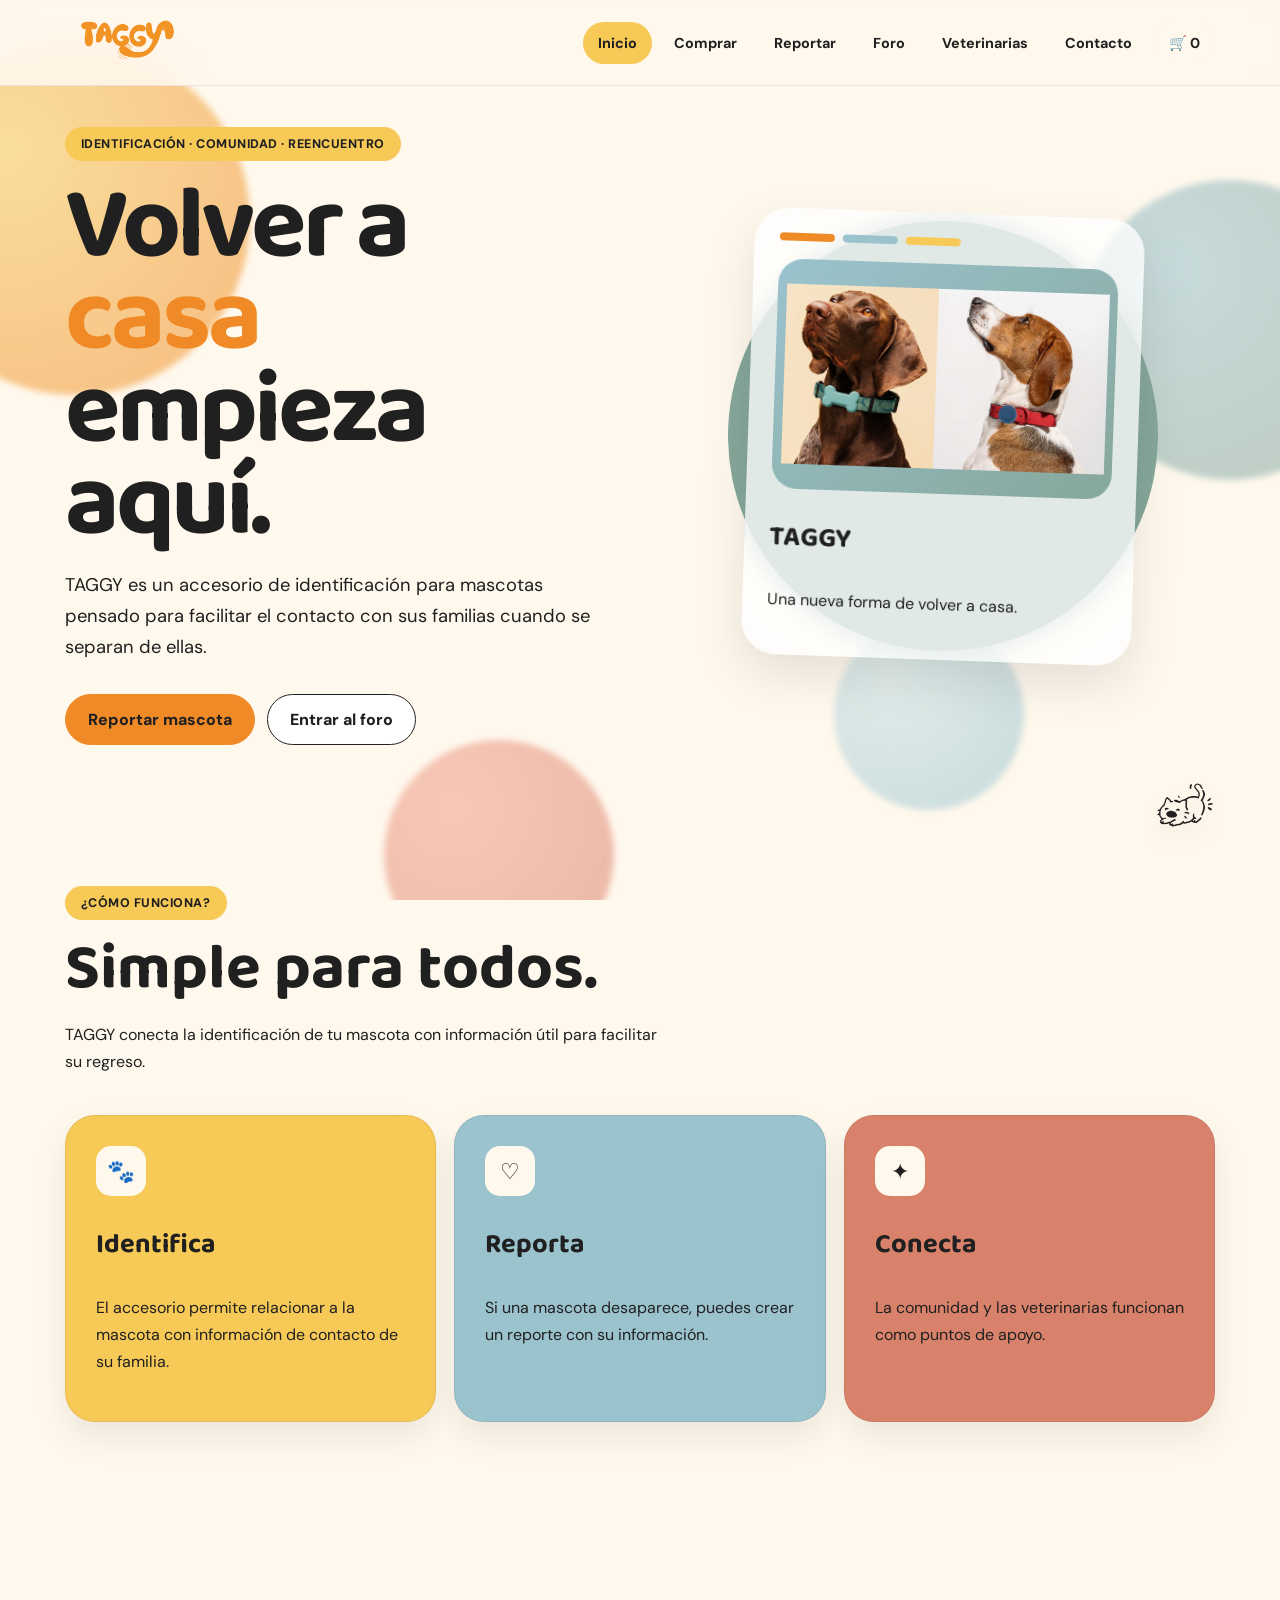
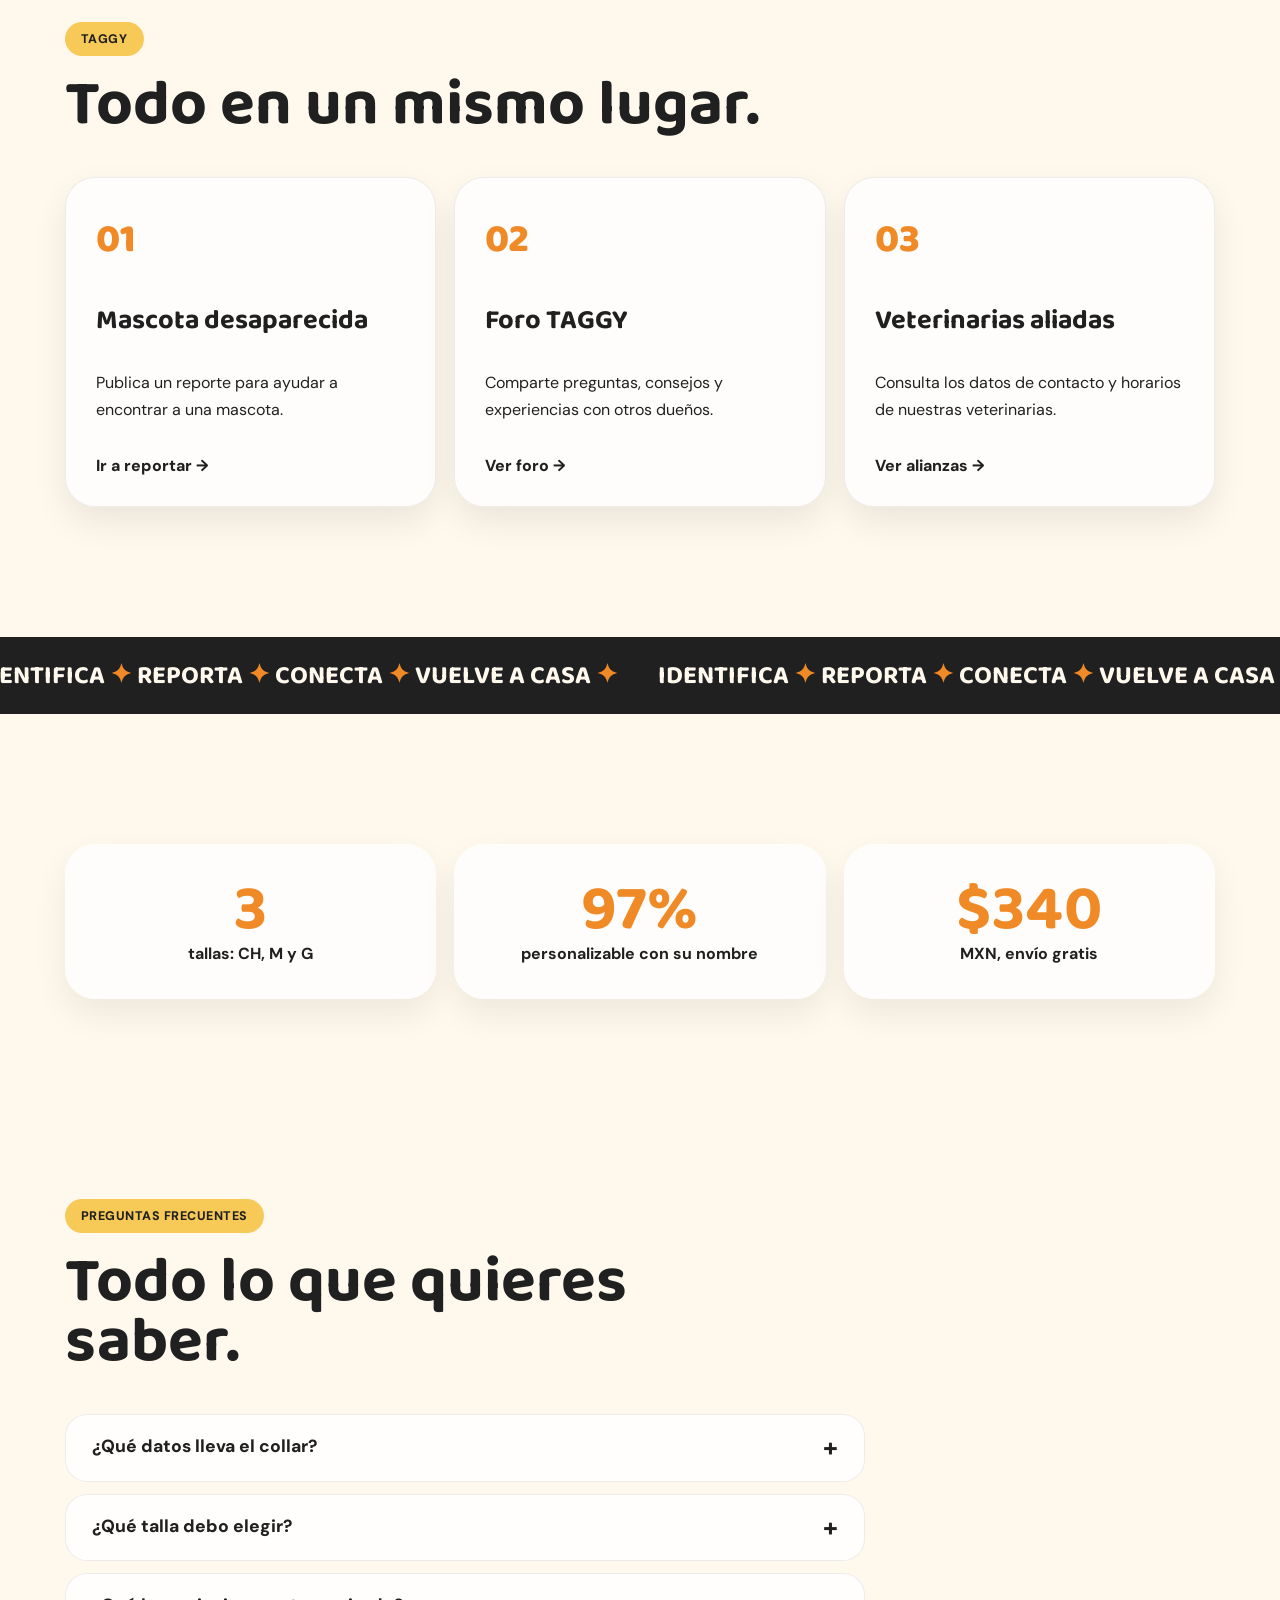
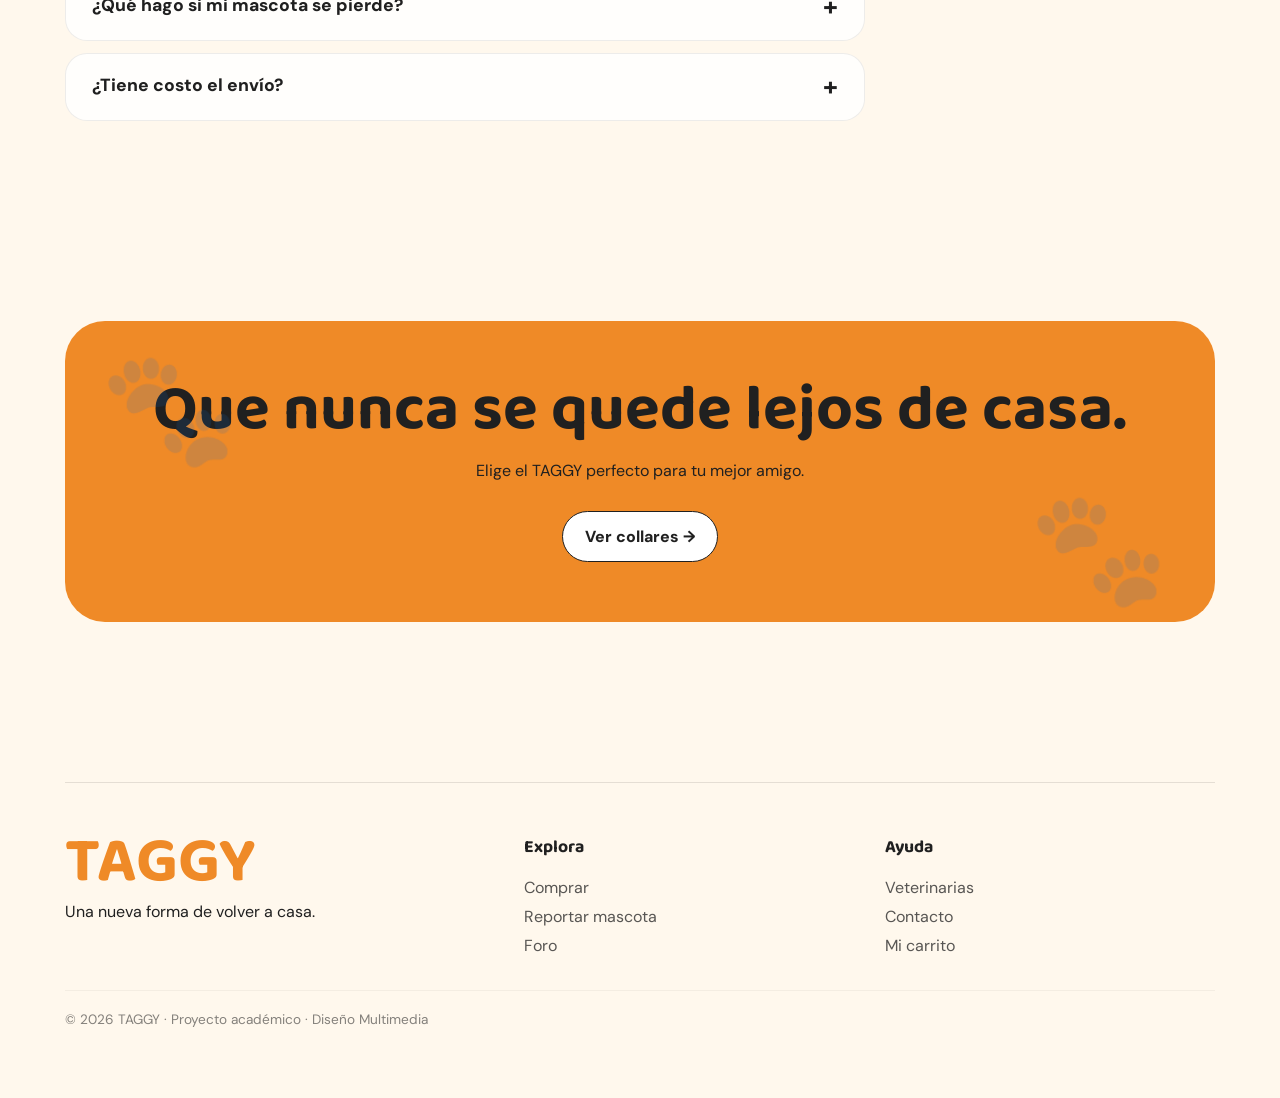
==== index.html @ a8201f5d "Add files via upload" ====
<!DOCTYPE html>
<html lang="es">

<head>
    <meta charset="UTF-8">
    <meta name="viewport" content="width=device-width, initial-scale=1.0">

    <title>TAGGY | Una nueva forma de volver a casa</title>
    <meta name="description" content="TAGGY: collares de identificación para mascotas, reportes de mascotas perdidas, foro y veterinarias aliadas.">
    <meta name="theme-color" content="#FFF8ED">
    <link rel="icon" href="taggy-logo.png">

    <link rel="stylesheet" href="styles.css">
</head>

<body>

    <div class="loader" aria-hidden="true"><img src="taggy-logo.png" alt=""></div>
    <div class="progress"></div>

    <!-- FONDO INTERACTIVO -->
    <div class="background">
        <div class="orb orb1"></div>
        <div class="orb orb2"></div>
        <div class="orb orb3"></div>
        <div class="orb orb4"></div>
    </div>


    <!-- MENÚ -->
    <header>

        <nav>

            <a href="index.html">
                <img src="taggy-logo.png" class="logo" alt="TAGGY">
            </a>

            <div class="menu">

                <a href="index.html" class="active">
                    Inicio
                </a>
                
                <a href="comprar.html">
                    Comprar
                </a>

                <a href="reportar.html">
                    Reportar
                </a>

                <a href="foro.html">
                    Foro
                </a>

                <a href="veterinarias.html">
                    Veterinarias
                </a>

                <a href="contacto.html">
                    Contacto
                </a>

                


            </div>

        </nav>

    </header>


    <!-- HERO -->

    <main>

        <section class="hero">

            <div class="hero-text">

                <span class="tag">
                    IDENTIFICACIÓN · COMUNIDAD · REENCUENTRO
                </span>

                <h1>
                    Volver a
                    <span>casa</span>
                    empieza aquí.
                </h1>

                <p>
                    TAGGY es un accesorio de identificación para mascotas
                    pensado para facilitar el contacto con sus familias
                    cuando se separan de ellas.
                </p>

                <div class="buttons">

                    <a href="reportar.html" class="button primary">
                        Reportar mascota
                    </a>

                    <a href="foro.html" class="button secondary">
                        Entrar al foro
                    </a>

                </div>

            </div>


            <!-- TARJETA DEL ANIMALITO -->

            <div class="hero-image">

                <div class="circle"></div>

                <div class="animal-card">

                    <div class="small-lines">

                        <span></span>
                        <span></span>
                        <span></span>

                    </div>

                    <div class="animal-box">

                        <img src="collar_perros.png"
                             alt="Animalito TAGGY">

                    </div>

                    <h3>
                        TAGGY
                    </h3>

                    <p>
                        Una nueva forma de volver a casa.
                    </p>

                </div>

            </div>

        </section>


        <!-- COMO FUNCIONA -->

        <section class="section">

            <div class="section-title">

                <span class="tag">
                    ¿CÓMO FUNCIONA?
                </span>

                <h2>
                    Simple para todos.
                </h2>

                <p>
                    TAGGY conecta la identificación de tu mascota
                    con información útil para facilitar su regreso.
                </p>

            </div>


            <div class="cards">

                <div class="card yellow">

                    <div class="icon">
                        🐾
                    </div>

                    <h3>
                        Identifica
                    </h3>

                    <p>
                        El accesorio permite relacionar a la mascota
                        con información de contacto de su familia.
                    </p>

                </div>


                <div class="card blue">

                    <div class="icon">
                        ♡
                    </div>

                    <h3>
                        Reporta
                    </h3>

                    <p>
                        Si una mascota desaparece, puedes crear
                        un reporte con su información.
                    </p>

                </div>


                <div class="card coral">

                    <div class="icon">
                        ✦
                    </div>

                    <h3>
                        Conecta
                    </h3>

                    <p>
                        La comunidad y las veterinarias funcionan
                        como puntos de apoyo.
                    </p>

                </div>

            </div>

        </section>


        <!-- SECCIONES -->

        <section class="section">

            <div class="section-title">

                <span class="tag">
                    TAGGY
                </span>

                <h2>
                    Todo en un mismo lugar.
                </h2>

            </div>


            <div class="cards">

                <a href="reportar.html" class="card">

                    <span class="number">
                        01
                    </span>

                    <h3>
                        Mascota desaparecida
                    </h3>

                    <p>
                        Publica un reporte para ayudar a encontrar
                        a una mascota.
                    </p>

                    <span class="card-link">
                        Ir a reportar →
                    </span>

                </a>


                <a href="foro.html" class="card">

                    <span class="number">
                        02
                    </span>

                    <h3>
                        Foro TAGGY
                    </h3>

                    <p>
                        Comparte preguntas, consejos y experiencias
                        con otros dueños.
                    </p>

                    <span class="card-link">
                        Ver foro →
                    </span>

                </a>


                <a href="veterinarias.html" class="card">

                    <span class="number">
                        03
                    </span>

                    <h3>
                        Veterinarias aliadas
                    </h3>

                    <p>
                        Consulta los datos de contacto y horarios
                        de nuestras veterinarias.
                    </p>

                    <span class="card-link">
                        Ver alianzas →
                    </span>

                </a>

            </div>

        </section>

    
        <div class="marquee"><div class="marquee-track"><span>IDENTIFICA <b>✦</b> REPORTA <b>✦</b> CONECTA <b>✦</b> VUELVE A CASA <b>✦</b></span><span>IDENTIFICA <b>✦</b> REPORTA <b>✦</b> CONECTA <b>✦</b> VUELVE A CASA <b>✦</b></span><span>IDENTIFICA <b>✦</b> REPORTA <b>✦</b> CONECTA <b>✦</b> VUELVE A CASA <b>✦</b></span><span>IDENTIFICA <b>✦</b> REPORTA <b>✦</b> CONECTA <b>✦</b> VUELVE A CASA <b>✦</b></span><span>IDENTIFICA <b>✦</b> REPORTA <b>✦</b> CONECTA <b>✦</b> VUELVE A CASA <b>✦</b></span><span>IDENTIFICA <b>✦</b> REPORTA <b>✦</b> CONECTA <b>✦</b> VUELVE A CASA <b>✦</b></span><span>IDENTIFICA <b>✦</b> REPORTA <b>✦</b> CONECTA <b>✦</b> VUELVE A CASA <b>✦</b></span><span>IDENTIFICA <b>✦</b> REPORTA <b>✦</b> CONECTA <b>✦</b> VUELVE A CASA <b>✦</b></span></div></div>

        <section class="section">
            <div class="stats">
                <div class="stat"><strong class="count" data-count="3">0</strong><span>tallas: CH, M y G</span></div>
                <div class="stat"><strong class="count" data-count="100" data-suffix="%">0</strong><span>personalizable con su nombre</span></div>
                <div class="stat"><strong class="count" data-count="349" data-prefix="$">0</strong><span>MXN, envío gratis</span></div>
            </div>
        </section>

        <section class="section">
            <div class="section-title">
                <span class="tag">PREGUNTAS FRECUENTES</span>
                <h2>Todo lo que quieres saber.</h2>
            </div>
            <div class="faq-list">
                <details><summary>¿Qué datos lleva el collar?</summary><p>El nombre de tu mascota y el teléfono que tú elijas, en el color de texto que prefieras.</p></details>
                <details><summary>¿Qué talla debo elegir?</summary><p>Tenemos CH (pequeño), M (mediano) y G (grande). Podrás elegirla al personalizar tu pedido.</p></details>
                <details><summary>¿Qué hago si mi mascota se pierde?</summary><p>Crea un reporte en la sección Reportar y compártelo con la comunidad y las veterinarias aliadas.</p></details>
                <details><summary>¿Tiene costo el envío?</summary><p>No, el envío de tu pedido es gratis.</p></details>
            </div>
        </section>

        <section class="section">
            <div class="cta-band">
                <h2>Que nunca se quede lejos de casa.</h2>
                <p>Elige el TAGGY perfecto para tu mejor amigo.</p>
                <a href="comprar.html" class="button secondary">Ver collares →</a>
            </div>
        </section>

    </main>


    <!-- ANIMALITO FLOTANTE -->

    <div class="floating-animal">

        <img src="gato.png"
             alt="Animalito TAGGY">

    </div>


    <!-- FOOTER -->

    <footer>
    <div>
        <h2>TAGGY</h2>
        <p>Una nueva forma de volver a casa.</p>
    </div>
    <div>
        <h4>Explora</h4>
        <a href="comprar.html">Comprar</a>
        <a href="reportar.html">Reportar mascota</a>
        <a href="foro.html">Foro</a>
    </div>
    <div>
        <h4>Ayuda</h4>
        <a href="veterinarias.html">Veterinarias</a>
        <a href="contacto.html">Contacto</a>
        <a href="carrito.html">Mi carrito</a>
    </div>
    <div class="footer-bottom">© 2026 TAGGY · Proyecto académico · Diseño Multimedia</div>
</footer>


    <script src="script.js"></script>

</body>

</html>
---- styles.css ----
@import url('https://fonts.googleapis.com/css2?family=Baloo+2:wght@500;600;700;800&family=DM+Sans:wght@400;500;600;700&display=swap');


/* =========================
   COLORES TAGGY
========================= */

:root {

    --cream: #FFF8ED;

    --orange: #EF8A27;

    --yellow: #F7C957;

    --sage: #86A79B;

    --blue: #9BC3CE;

    --coral: #D9826B;

    --black: #202020;

    --white: #FFFFFF;

}


/* =========================
   GENERAL
========================= */

* {

    box-sizing: border-box;

}


html {

    scroll-behavior: smooth;

}


body {

    margin: 0;

    background: var(--cream);

    color: var(--black);

    font-family: "DM Sans", sans-serif;

    overflow-x: hidden;

}


a {

    text-decoration: none;

    color: inherit;

}


h1,
h2,
h3 {

    font-family: "Baloo 2", sans-serif;

}


h1 {

    font-size: clamp(4rem, 8vw, 7rem);

    line-height: .9;

    letter-spacing: -4px;

    margin: 20px 0;

}


h2 {

    font-size: 4rem;

    line-height: .95;

}


h3 {

    font-size: 1.7rem;

}


p {

    line-height: 1.7;

}


/* =========================
   FONDO INTERACTIVO
========================= */

.background {

    position: fixed;

    inset: 0;

    z-index: -2;

    overflow: hidden;

    background: var(--cream);

}


.orb {

    position: absolute;

    border-radius: 50%;

    filter: blur(3px);

    opacity: .55;

    transition: transform .5s ease;

}


.orb1 {

    width: 350px;

    height: 350px;

    background:
        radial-gradient(circle at 30% 30%,
        #F7C957,
        #EF8A27);

    top: 5%;

    left: -100px;

}


.orb2 {

    width: 300px;

    height: 300px;

    background:
        radial-gradient(circle at 30% 30%,
        #9BC3CE,
        #86A79B);

    right: -100px;

    top: 20%;

}


.orb3 {

    width: 230px;

    height: 230px;

    background:
        radial-gradient(circle at 30% 30%,
        #F3A18C,
        #D9826B);

    bottom: -70px;

    left: 30%;

}


.orb4 {

    width: 190px;

    height: 190px;

    background:
        radial-gradient(circle at 30% 30%,
        #C9E3E8,
        #9BC3CE);

    right: 20%;

    bottom: 10%;

}


/* =========================
   HEADER
========================= */

header {

    position: sticky;

    top: 0;

    z-index: 20;

    background:
        rgba(255,248,237,.88);

    backdrop-filter: blur(15px);

    border-bottom:
        1px solid rgba(32,32,32,.08);

}


nav {

    width: min(1150px, 92%);

    min-height: 85px;

    margin: auto;

    display: flex;

    align-items: center;

    justify-content: space-between;

}


.logo {

    width: 125px;

    height: auto;

}


.menu {

    display: flex;

    gap: 7px;

}


.menu a {

    padding: 12px 15px;

    border-radius: 30px;

    font-size: .9rem;

    font-weight: 700;

    transition: .2s;

}


.menu a:hover,
.menu a.active {

    background: var(--yellow);

}


/* =========================
   HERO
========================= */

.hero {

    width: min(1150px, 92%);

    min-height: 700px;

    margin: auto;

    display: grid;

    grid-template-columns: 1fr 1fr;

    align-items: center;

    gap: 60px;

}


.hero-text {

    max-width: 650px;

}


.hero h1 span {

    color: var(--orange);

}


.hero-text p {

    font-size: 1.15rem;

    max-width: 600px;

}


.tag {

    display: inline-block;

    background: var(--yellow);

    padding: 9px 16px;

    border-radius: 30px;

    font-size: .78rem;

    font-weight: 800;

    letter-spacing: .04em;

}


.buttons {

    display: flex;

    gap: 12px;

    margin-top: 30px;

    flex-wrap: wrap;

}


.button {

    display: inline-flex;

    justify-content: center;

    align-items: center;

    padding: 14px 22px;

    border-radius: 30px;

    border: 1.5px solid var(--black);

    font-weight: 800;

    cursor: pointer;

    transition: .2s;

}


.button:hover {

    transform: translateY(-3px);

}


.primary {

    background: var(--orange);

    border-color: var(--orange);

}


.secondary {

    background: white;

}


/* =========================
   HERO ANIMAL
========================= */

.hero-image {

    position: relative;

    min-height: 500px;

    display: grid;

    place-items: center;

}


.circle {

    width: 430px;

    height: 430px;

    border-radius: 50%;

    background: var(--sage);

    position: absolute;

}


.animal-card {

    position: relative;

    width: 390px;

    padding: 25px;

    background:
        rgba(255,255,255,.75);

    backdrop-filter: blur(15px);

    border-radius: 35px;

    box-shadow:
        0 20px 50px rgba(0,0,0,.10);

    transform: rotate(2deg);

}


.small-lines {

    display: flex;

    gap: 8px;

    margin-bottom: 18px;

}


.small-lines span {

    width: 55px;

    height: 8px;

    border-radius: 20px;

    background: var(--orange);

}


.small-lines span:nth-child(2) {

    background: var(--blue);

}


.small-lines span:nth-child(3) {

    background: var(--yellow);

}


.animal-box {

    width: 100%;

    min-height: 230px;

    border-radius: 25px;

    background:
        linear-gradient(
            140deg,
            var(--blue),
            var(--sage)
        );

    display: flex;

    justify-content: center;

    align-items: center;

    overflow: hidden;

}


.animal-box img {

    max-width: 95%;

    max-height: 270px;

    object-fit: contain;

}


/* =========================
   SECCIONES
========================= */

.section {

    width: min(1150px, 92%);

    margin: auto;

    padding: 100px 0;

}


.section-title {

    max-width: 700px;

    margin-bottom: 40px;

}


.section-title h2 {

    margin: 20px 0;

}


.section-title p {

    max-width: 600px;

}


/* =========================
   CARDS
========================= */

.cards {

    display: grid;

    grid-template-columns:
        repeat(3, 1fr);

    gap: 18px;

}


.card {

    background:
        rgba(255,255,255,.75);

    padding: 30px;

    border-radius: 30px;

    box-shadow:
        0 15px 35px rgba(0,0,0,.08);

    border:
        1px solid rgba(0,0,0,.07);

    transition: .25s;

}


.card:hover {

    transform:
        translateY(-7px);

}


.card.yellow {

    background: var(--yellow);

}


.card.blue {

    background: var(--blue);

}


.card.coral {

    background: var(--coral);

}


.icon {

    width: 50px;

    height: 50px;

    display: grid;

    place-items: center;

    border-radius: 15px;

    background: var(--cream);

    font-size: 1.4rem;

    margin-bottom: 20px;

}


.number {

    font-family: "Baloo 2";

    font-size: 2.5rem;

    font-weight: 800;

    color: var(--orange);

}


.card-link {

    display: inline-block;

    margin-top: 15px;

    font-weight: 800;

}


/* =========================
   PÁGINAS INTERNAS
========================= */

.page-title {

    width: min(1150px, 92%);

    margin: auto;

    padding: 100px 0 50px;

}


.page-title h1 span {

    color: var(--orange);

}


.page-title p {

    max-width: 700px;

    font-size: 1.15rem;

}


/* =========================
   FORMULARIOS
========================= */

.form-section {

    width: min(1150px, 92%);

    margin: auto;

    display: grid;

    grid-template-columns:
        1.2fr .8fr;

    gap: 25px;

}


.form-card,
.side-card {

    background:
        rgba(255,255,255,.78);

    border-radius: 30px;

    padding: 30px;

    box-shadow:
        0 15px 40px rgba(0,0,0,.08);

}


form {

    margin-top: 25px;

}


label {

    display: block;

    font-weight: 700;

    margin:
        18px 0 8px;

}


input,
textarea,
select {

    width: 100%;

    padding: 14px;

    border-radius: 15px;

    border:
        1.5px solid rgba(32,32,32,.15);

    background: var(--cream);

    font-family: inherit;

    outline: none;

}


textarea {

    min-height: 140px;

    resize: vertical;

}


input:focus,
textarea:focus,
select:focus {

    border-color: var(--orange);

}


.notice {

    background: var(--yellow);

    padding: 17px;

    border-radius: 18px;

    line-height: 1.5;

}


.side-card h3 {

    margin-top: 25px;

}


/* =========================
   REPORTES Y FORO
========================= */

#reportList,
#forumList {

    display: grid;

    gap: 15px;

}


.report,
.forum-post {

    background:
        rgba(255,255,255,.8);

    border-radius: 25px;

    padding: 25px;

    border:
        1px solid rgba(0,0,0,.08);

}


.report h3,
.forum-post h3 {

    margin-bottom: 5px;

}


.empty {

    padding: 35px;

    text-align: center;

    border:
        1.5px dashed rgba(0,0,0,.2);

    border-radius: 20px;

}


/* =========================
   VETERINARIAS
========================= */

.vet-grid {

    display: grid;

    grid-template-columns:
        repeat(2,1fr);

    gap: 20px;

}


.vet-card {

    background:
        rgba(255,255,255,.8);

    padding: 28px;

    border-radius: 28px;

    box-shadow:
        0 15px 35px rgba(0,0,0,.07);

}


.hours {

    background: var(--cream);

    padding: 16px;

    border-radius: 18px;

    line-height: 1.7;

    margin-top: 20px;

}


.add-card {

    border:
        2px dashed var(--blue);

}


/* =========================
   ALIANZA
========================= */

.alliance-box {

    background: var(--yellow);

    border-radius: 35px;

    padding: 40px;

    display: flex;

    justify-content: space-between;

    align-items: center;

    gap: 30px;

}


.alliance-box h2 {

    max-width: 600px;

}


/* =========================
   CONTACTO
========================= */

.contact-section {

    width: min(1150px, 92%);

    margin: auto;

    display: grid;

    grid-template-columns:
        .9fr 1.1fr;

    gap: 25px;

}


.contact-info {

    background:
        rgba(255,255,255,.7);

    padding: 30px;

    border-radius: 30px;

}


.contact-info h2 {

    font-size: 3.2rem;

}


.contact-item {

    display: flex;

    gap: 15px;

    align-items: center;

    border-bottom:
        1px solid rgba(0,0,0,.08);

    padding: 15px 0;

}


.contact-item p {

    margin: 5px 0;

}


/* =========================
   ANIMALITO FLOTANTE
========================= */

.floating-animal {

    position: fixed;

    right: 25px;

    bottom: 20px;

    width: 140px;

    z-index: 10;

    pointer-events: none;

    animation: floating 4s ease-in-out infinite;

}


.floating-animal img {

    width: 100%;

    height: 140px;

    object-fit: contain;

    filter:
        drop-shadow(
            0 10px 10px rgba(0,0,0,.10)
        );

}


@keyframes floating {

    0% {

        transform:
            translateY(0)
            rotate(0deg);

    }

    50% {

        transform:
            translateY(-12px)
            rotate(2deg);

    }

    100% {

        transform:
            translateY(0)
            rotate(0deg);

    }

}


/* =========================
   FOOTER
========================= */

footer {

    width: min(1150px,92%);

    margin: 60px auto 0;

    padding: 50px 0 70px;

    border-top:
        1px solid rgba(0,0,0,.1);

}


footer h2 {

    color: var(--orange);

    margin: 0;

}


footer p {

    margin-top: 5px;

}


footer span {

    opacity: .55;

    font-size: .85rem;

}


/* =========================
   RESPONSIVE
========================= */

@media(max-width: 850px) {


    .menu {

        gap: 2px;

    }


    .menu a {

        padding:
            9px 8px;

        font-size:
            .78rem;

    }


    .hero {

        grid-template-columns: 1fr;

        padding-top: 60px;

    }


    .hero-image {

        min-height: 400px;

    }


    .cards {

        grid-template-columns: 1fr;

    }


    .form-section {

        grid-template-columns: 1fr;

    }


    .vet-grid {

        grid-template-columns: 1fr;

    }


    .contact-section {

        grid-template-columns: 1fr;

    }


    .alliance-box {

        flex-direction: column;

        align-items: flex-start;

    }

}


@media(max-width: 550px) {


    nav {

        min-height: 70px;

    }


    .logo {

        width: 100px;

    }


    .menu a {

        font-size: .68rem;

        padding: 8px 6px;

    }


    h1 {

        font-size: 4rem;

    }


    h2 {

        font-size: 3rem;

    }


    .animal-card {

        width: 90%;

    }


    .circle {

        width: 330px;

        height: 330px;

    }


    .floating-animal {

        width: 100px;

        right: 5px;

    }


    .floating-animal img {

        height: 100px;

    }

}
/* ========================================
   TIENDA TAGGY
======================================== */

.shop-section {
    width: min(1150px, 92%);
    margin: auto;
    padding: 20px 0 80px;
}

.product-grid {
    display: grid;
    grid-template-columns: repeat(3, 1fr);
    gap: 25px;
}

.product-card {
    background: rgba(255,255,255,.8);
    border-radius: 30px;
    padding: 20px;
    box-shadow: 0 15px 40px rgba(0,0,0,.08);
    border: 1px solid rgba(0,0,0,.06);
    transition: .25s;
}

.product-card:hover {
    transform: translateY(-8px);
}

.product-image {
    width: 100%;
    height: 300px;
    border-radius: 23px;
    overflow: hidden;
    background: var(--blue);
    margin-bottom: 22px;
}

.product-image img {
    width: 100%;
    height: 100%;
    object-fit: cover;
}

.product-card h3 {
    margin: 17px 0 8px;
}

.product-card p {
    opacity: .75;
}

.product-bottom {
    display: flex;
    flex-direction: column;
    gap: 18px;
    margin-top: 25px;
}

.price {
    font-family: "Baloo 2", sans-serif;
    font-size: 1.8rem;
    color: var(--orange);
}

.add-cart {
    width: 100%;
}

.cart-menu {
    background: var(--cream);
}

.shop-info {
    background: var(--yellow);
    padding: 45px;
    border-radius: 35px;

    display: flex;
    justify-content: space-between;
    align-items: center;
    gap: 40px;
}

.shop-info h2 {
    margin: 20px 0 10px;
    max-width: 650px;
}


/* ========================================
   CARRITO
======================================== */

.cart-layout {
    width: min(1150px, 92%);
    margin: auto;

    display: grid;
    grid-template-columns: 1.4fr .6fr;
    gap: 30px;

    padding-bottom: 80px;
}

.cart-items {
    display: grid;
    gap: 15px;
}

.cart-item {
    background: rgba(255,255,255,.82);
    border-radius: 25px;
    padding: 18px;

    display: grid;
    grid-template-columns: 120px 1fr auto;
    align-items: center;
    gap: 20px;

    box-shadow: 0 10px 30px rgba(0,0,0,.06);
}

.cart-item-image {
    width: 120px;
    height: 120px;
    border-radius: 20px;
    object-fit: cover;
    background: var(--blue);
}

.cart-item-info h3 {
    margin: 0 0 5px;
}

.cart-item-info p {
    margin: 0;
    opacity: .65;
}

.cart-actions {
    display: flex;
    align-items: center;
    gap: 8px;
    margin-top: 12px;
}

.quantity-button {
    width: 35px;
    height: 35px;
    border-radius: 50%;

    border: none;
    background: var(--yellow);

    cursor: pointer;
    font-weight: 800;
    font-size: 1rem;
}

.remove-item {
    border: none;
    background: transparent;
    cursor: pointer;
    color: var(--coral);
    font-weight: 700;
    margin-left: 10px;
}

.cart-item-price {
    font-family: "Baloo 2", sans-serif;
    font-size: 1.4rem;
    font-weight: 800;
}

.cart-summary {
    background: rgba(255,255,255,.85);
    border-radius: 30px;
    padding: 28px;
    height: fit-content;
    position: sticky;
    top: 110px;

    box-shadow: 0 15px 40px rgba(0,0,0,.08);
}

.cart-summary h3 {
    font-size: 2rem;
}

.summary-line {
    display: flex;
    justify-content: space-between;
    padding: 14px 0;

    border-bottom: 1px solid rgba(0,0,0,.08);
}

.summary-total {
    display: flex;
    justify-content: space-between;

    margin-top: 15px;
    padding-top: 15px;

    font-size: 1.3rem;
}

.summary-total strong {
    color: var(--orange);
    font-size: 1.5rem;
}

.checkout-button {
    width: 100%;
    margin-top: 25px;
}

.continue-shopping {
    display: inline-block;
    margin-top: 25px;
    font-weight: 800;
}

.empty-cart {
    background: rgba(255,255,255,.8);
    padding: 50px 30px;
    text-align: center;
    border-radius: 30px;
}

.empty-cart h3 {
    font-size: 2rem;
}


/* ========================================
   CHECKOUT
======================================== */

.checkout-title {
    max-width: 700px;
    margin-bottom: 40px;
}

.checkout-title h2 {
    margin: 20px 0;
}

.checkout-grid {
    display: grid;
    grid-template-columns: repeat(3, 1fr);
    gap: 20px;
}

.checkout-card {
    background: rgba(255,255,255,.82);
    border-radius: 30px;
    padding: 28px;

    box-shadow: 0 15px 40px rgba(0,0,0,.07);
}

.checkout-card h3 {
    margin: 20px 0;
}

.order-confirmation {
    background: var(--yellow);

    margin-top: 25px;
    padding: 35px;

    border-radius: 30px;

    display: flex;
    justify-content: space-between;
    align-items: center;
    gap: 30px;
}

.order-confirmation h3 {
    margin: 15px 0 5px;
    font-size: 2rem;
}

.purchase-success {
    display: none;

    background: rgba(255,255,255,.9);

    max-width: 700px;
    margin: 60px auto;
    padding: 50px;

    text-align: center;
    border-radius: 35px;

    box-shadow: 0 20px 50px rgba(0,0,0,.1);
}

.purchase-success.show {
    display: block;
}

.success-icon {
    width: 80px;
    height: 80px;

    margin: 0 auto 25px;

    display: grid;
    place-items: center;

    border-radius: 50%;
    background: var(--sage);

    color: white;
    font-size: 2.5rem;
    font-weight: 800;
}

.purchase-success h2 {
    margin: 20px 0 10px;
}


/* ========================================
   RESPONSIVE TIENDA
======================================== */

@media(max-width: 900px) {

    .product-grid {
        grid-template-columns: 1fr;
    }

    .cart-layout {
        grid-template-columns: 1fr;
    }

    .cart-summary {
        position: static;
    }

    .checkout-grid {
        grid-template-columns: 1fr;
    }

    .shop-info {
        flex-direction: column;
        align-items: flex-start;
    }

}


@media(max-width: 600px) {

    .cart-item {
        grid-template-columns: 90px 1fr;
    }

    .cart-item-image {
        width: 90px;
        height: 90px;
    }

    .cart-item-price {
        grid-column: 2;
    }

    .order-confirmation {
        flex-direction: column;
        align-items: flex-start;
    }

}

/* ==========================================================
   TAGGY · VERSIÓN PRO (animaciones y detalles de sitio real)
========================================================== */
::selection{background:var(--orange);color:#fff}
.loader{position:fixed;inset:0;z-index:999;background:var(--cream);display:grid;place-items:center;animation:loaderOut .6s ease 1s forwards;pointer-events:none}
.loader img{width:190px;animation:loaderPop 1s ease both}
@keyframes loaderPop{0%{transform:scale(.6) rotate(-6deg);opacity:0}60%{transform:scale(1.08) rotate(2deg);opacity:1}100%{transform:scale(1) rotate(0)}}
@keyframes loaderOut{to{opacity:0;visibility:hidden}}
.progress{position:fixed;top:0;left:0;height:4px;width:0;background:linear-gradient(90deg,var(--yellow),var(--orange),var(--coral));z-index:100}
header{transition:box-shadow .3s,background .3s}
header.scrolled{box-shadow:0 10px 30px rgba(0,0,0,.08)}
header.scrolled nav{min-height:68px}
nav{transition:min-height .3s}
.menu a{position:relative}
.menu a:hover{transform:translateY(-2px)}
.menu-toggle{display:none;width:46px;height:46px;border:0;border-radius:50%;background:var(--yellow);cursor:pointer;flex-direction:column;gap:5px;align-items:center;justify-content:center}
.menu-toggle span{width:20px;height:2.5px;background:var(--black);border-radius:3px;transition:.3s}
.menu-toggle.open span:nth-child(1){transform:translateY(7.5px) rotate(45deg)}
.menu-toggle.open span:nth-child(2){opacity:0}
.menu-toggle.open span:nth-child(3){transform:translateY(-7.5px) rotate(-45deg)}

/* entrada del hero */
.hero-text>*{opacity:0;animation:rise .9s cubic-bezier(.2,.7,.2,1) forwards}
.hero-text>*:nth-child(1){animation-delay:1.1s}.hero-text>*:nth-child(2){animation-delay:1.2s}
.hero-text>*:nth-child(3){animation-delay:1.3s}.hero-text>*:nth-child(4){animation-delay:1.4s}
.hero-image{opacity:0;animation:rise 1s cubic-bezier(.2,.7,.2,1) 1.3s forwards}
.hero h1 span{display:inline-block;animation:wiggle 3s ease-in-out 2.4s infinite}
.circle{animation:pulse 6s ease-in-out infinite}
.animal-card{animation:bob 5s ease-in-out infinite}
@keyframes rise{from{opacity:0;transform:translateY(40px)}to{opacity:1;transform:none}}
@keyframes wiggle{0%,100%{transform:rotate(0)}10%{transform:rotate(-4deg) scale(1.05)}20%{transform:rotate(3deg)}30%{transform:rotate(0)}}
@keyframes pulse{0%,100%{transform:scale(1)}50%{transform:scale(1.07)}}
@keyframes bob{0%,100%{transform:rotate(2deg) translateY(0)}50%{transform:rotate(-1deg) translateY(-14px)}}
@keyframes pop{from{opacity:0;transform:scale(.92) translateY(14px)}to{opacity:1;transform:none}}
.orb1{animation:drift 14s ease-in-out infinite}.orb2{animation:drift 18s ease-in-out infinite reverse}
.orb3{animation:drift 16s ease-in-out infinite}.orb4{animation:drift 20s ease-in-out infinite reverse}
@keyframes drift{0%,100%{margin:0}50%{margin:30px -25px}}

/* aparecer al hacer scroll */
.reveal{opacity:0;transform:translateY(36px);transition:opacity .8s cubic-bezier(.2,.7,.2,1),transform .8s cubic-bezier(.2,.7,.2,1);transition-delay:var(--d,0s)}
.reveal.in{opacity:1;transform:none}
.report,.forum-post{animation:pop .5s ease both}

/* botones con brillo */
.button{position:relative;overflow:hidden}
.button::after{content:"";position:absolute;top:0;left:-80%;width:50%;height:100%;background:linear-gradient(120deg,transparent,rgba(255,255,255,.55),transparent);transform:skewX(-20deg);transition:left .6s}
.button:hover::after{left:130%}
.button:active{transform:scale(.96)}
.product-image img,.animal-box img{transition:transform .6s ease}
.product-card:hover .product-image img,.animal-box:hover img{transform:scale(1.08)}
input:focus,textarea:focus,select:focus{box-shadow:0 0 0 4px rgba(239,138,39,.18)}

/* franja que se mueve */
.marquee{overflow:hidden;background:var(--black);color:var(--cream);padding:18px 0;transform:rotate(-1.2deg);margin:30px -2%}
.marquee-track{display:flex;gap:40px;width:max-content;animation:scroll 28s linear infinite;font-family:"Baloo 2",sans-serif;font-size:1.6rem;font-weight:700;white-space:nowrap}
.marquee-track b{color:var(--orange)}
@keyframes scroll{to{transform:translateX(-50%)}}

/* números */
.stats{display:grid;grid-template-columns:repeat(3,1fr);gap:18px;text-align:center}
.stat{background:rgba(255,255,255,.75);border-radius:30px;padding:35px 20px;box-shadow:0 15px 35px rgba(0,0,0,.07)}
.stat strong{display:block;font-family:"Baloo 2",sans-serif;font-size:4rem;line-height:1;color:var(--orange)}
.stat span{font-weight:700}

/* preguntas frecuentes */
.faq-list{display:grid;gap:12px;max-width:800px}
.faq-list details{background:rgba(255,255,255,.8);border-radius:22px;padding:20px 26px;border:1px solid rgba(0,0,0,.07);transition:.3s}
.faq-list details[open]{background:var(--yellow)}
.faq-list summary{cursor:pointer;font-weight:800;font-size:1.1rem;list-style:none;display:flex;justify-content:space-between;gap:15px}
.faq-list summary::-webkit-details-marker{display:none}
.faq-list summary::after{content:"+";font-size:1.6rem;line-height:1;transition:transform .3s}
.faq-list details[open] summary::after{transform:rotate(45deg)}
.faq-list p{margin:12px 0 0}

/* banda final */
.cta-band{background:var(--orange);border-radius:40px;padding:60px 40px;text-align:center;position:relative;overflow:hidden}
.cta-band h2{margin:0 0 15px}
.cta-band .button.secondary{margin-top:10px}
.cta-band::before,.cta-band::after{content:"🐾";position:absolute;font-size:7rem;opacity:.15;animation:wiggle 5s infinite}
.cta-band::before{left:3%;top:5%}.cta-band::after{right:4%;bottom:0}

/* footer completo */
footer{display:grid;grid-template-columns:1.3fr 1fr 1fr;gap:30px}
footer h4{font-family:"Baloo 2",sans-serif;font-size:1.1rem;margin:0 0 12px}
footer a{display:block;padding:4px 0;opacity:.75;transition:.2s}
footer a:hover{opacity:1;color:var(--orange);transform:translateX(4px)}
.footer-bottom{grid-column:1/-1;opacity:.55;font-size:.85rem;border-top:1px solid rgba(0,0,0,.08);padding-top:20px}

/* avisos y huellitas */
.toast{position:fixed;left:50%;bottom:30px;transform:translate(-50%,120px);background:var(--black);color:#fff;padding:16px 26px;border-radius:30px;font-weight:700;z-index:200;transition:transform .5s cubic-bezier(.2,1.4,.4,1);max-width:90%;text-align:center}
.toast.show{transform:translate(-50%,0)}
.paw{position:fixed;pointer-events:none;z-index:150;font-size:1.6rem;animation:pawUp 1s ease-out forwards}
@keyframes pawUp{to{transform:translateY(-90px) rotate(var(--r));opacity:0}}

@media(max-width:850px){
  .menu-toggle{display:flex}
  .menu{position:absolute;top:100%;left:4%;right:4%;flex-direction:column;gap:4px;background:var(--cream);padding:14px;border-radius:25px;box-shadow:0 20px 40px rgba(0,0,0,.15);opacity:0;visibility:hidden;transform:translateY(-12px);transition:.3s}
  .menu.open{opacity:1;visibility:visible;transform:none}
  .menu a{font-size:1rem!important;padding:14px 18px!important}
  nav{position:relative}
  .stats{grid-template-columns:1fr}
  footer{grid-template-columns:1fr}
  h2{font-size:3rem}
}
@media(prefers-reduced-motion:reduce){*,*::before,*::after{animation-duration:.01ms!important;animation-iteration-count:1!important;transition-duration:.01ms!important}.reveal{opacity:1;transform:none}}
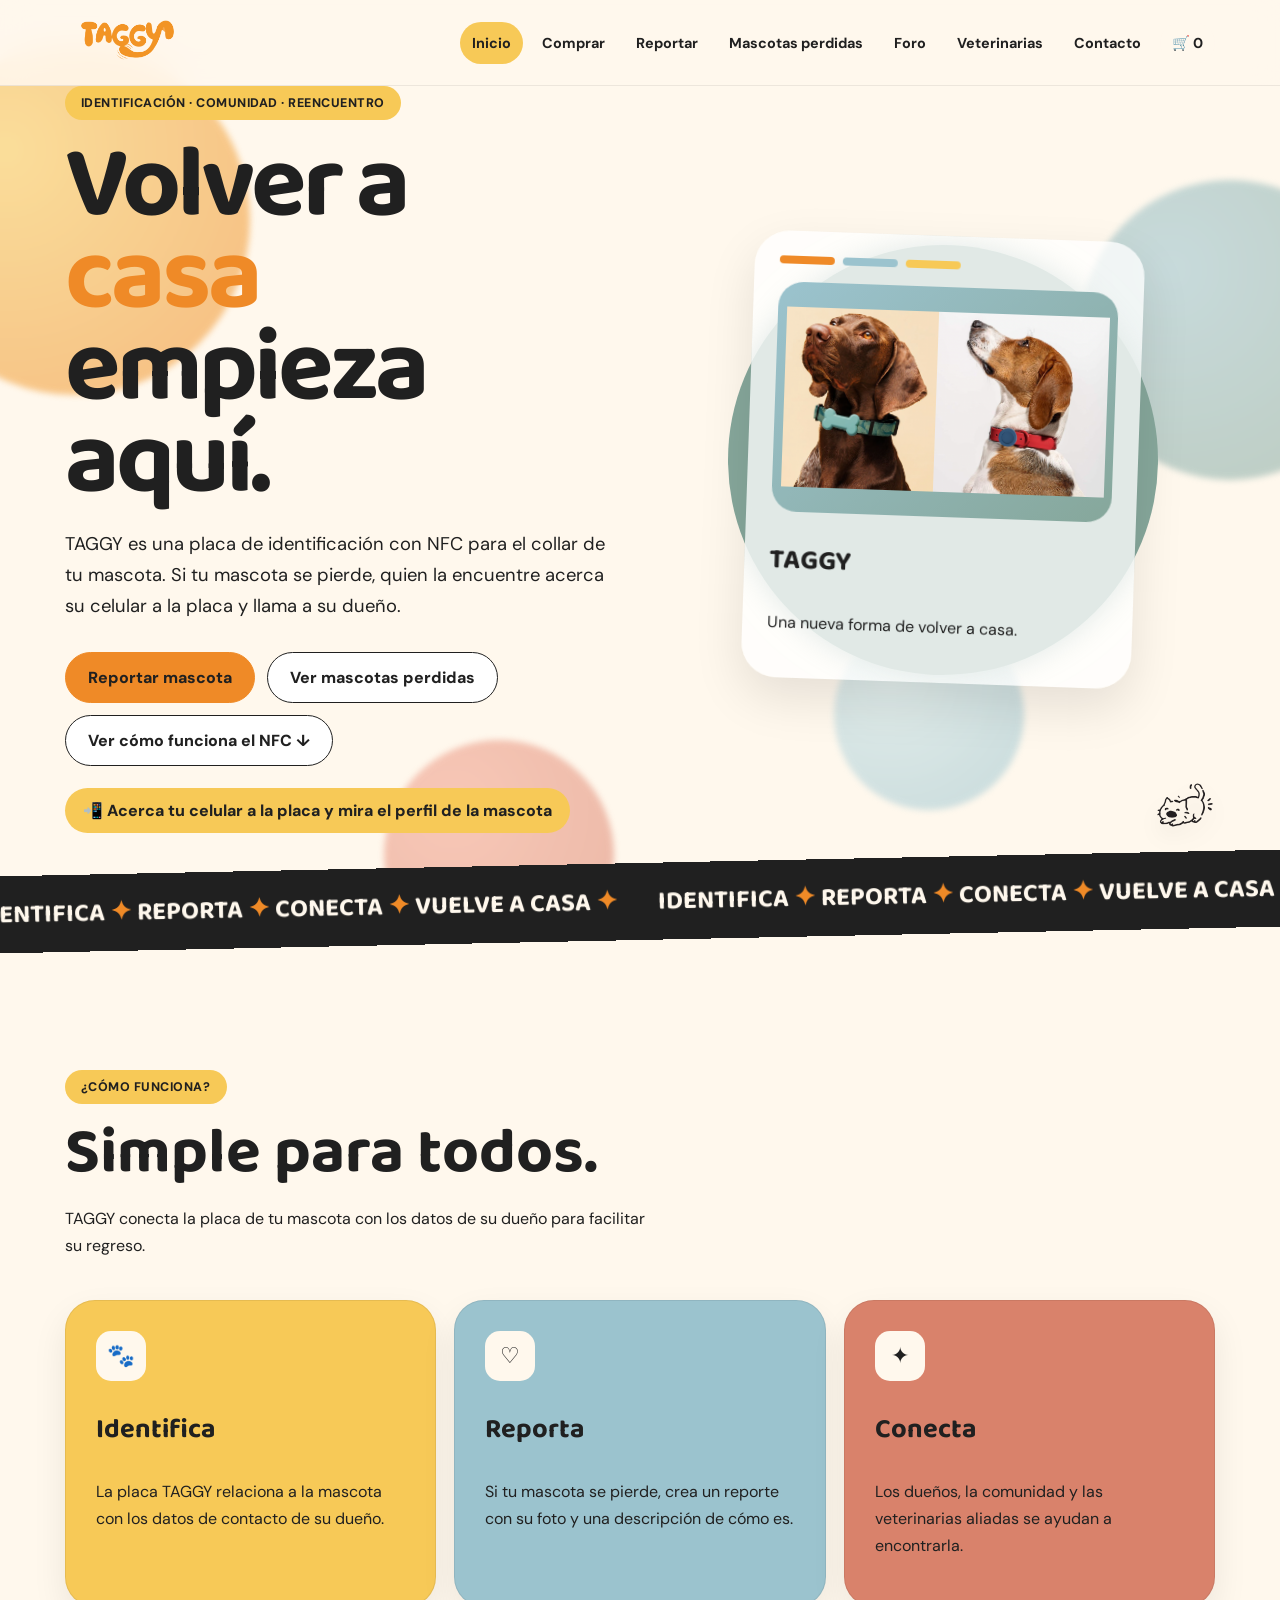
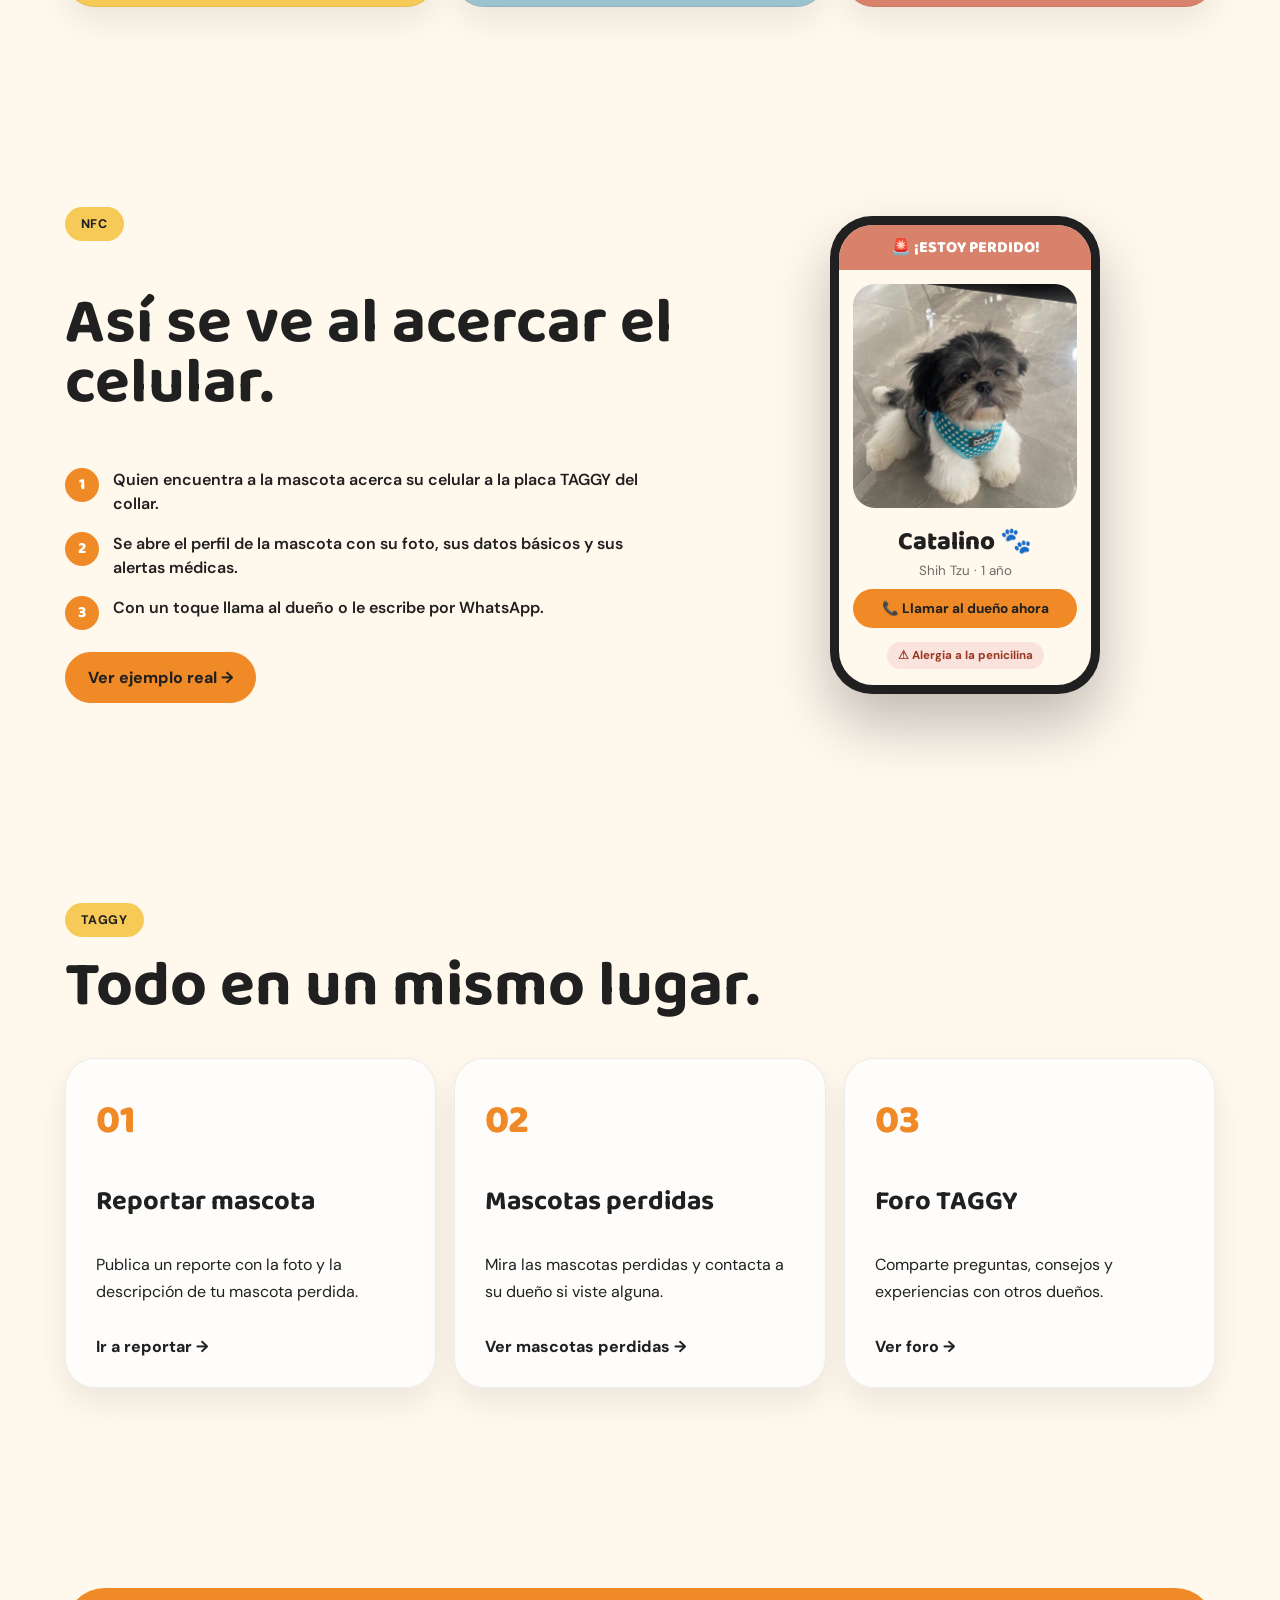
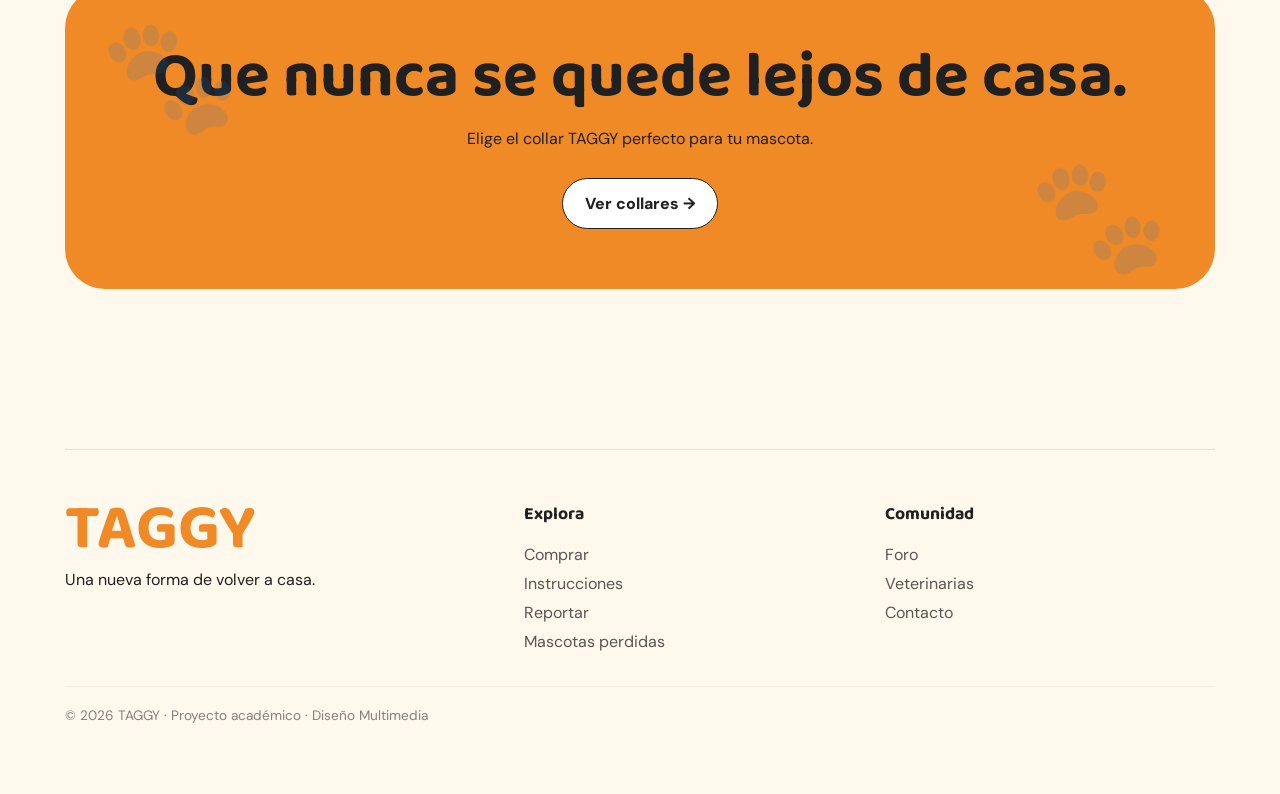
==== commit 697c1744: "Add files via upload" ====
--- a/index.html
+++ b/index.html
@@ -1,394 +1,108 @@
 <!DOCTYPE html>
 <html lang="es">
-
 <head>
     <meta charset="UTF-8">
     <meta name="viewport" content="width=device-width, initial-scale=1.0">
-
     <title>TAGGY | Una nueva forma de volver a casa</title>
-    <meta name="description" content="TAGGY: collares de identificación para mascotas, reportes de mascotas perdidas, foro y veterinarias aliadas.">
+    <meta name="description" content="TAGGY: placa de identificación con NFC para el collar de tu mascota, reportes de mascotas perdidas, foro y veterinarias aliadas.">
     <meta name="theme-color" content="#FFF8ED">
     <link rel="icon" href="taggy-logo.png">
-
     <link rel="stylesheet" href="styles.css">
 </head>
-
 <body>
-
-    <div class="loader" aria-hidden="true"><img src="taggy-logo.png" alt=""></div>
+    <div class="loader" aria-hidden="true"><div><img src="taggy-logo.png" alt=""><p>📲 Acerca tu celular a la placa</p></div></div>
     <div class="progress"></div>
-
-    <!-- FONDO INTERACTIVO -->
-    <div class="background">
-        <div class="orb orb1"></div>
-        <div class="orb orb2"></div>
-        <div class="orb orb3"></div>
-        <div class="orb orb4"></div>
-    </div>
-
-
-    <!-- MENÚ -->
-    <header>
-
-        <nav>
-
-            <a href="index.html">
-                <img src="taggy-logo.png" class="logo" alt="TAGGY">
-            </a>
-
-            <div class="menu">
-
-                <a href="index.html" class="active">
-                    Inicio
-                </a>
-                
-                <a href="comprar.html">
-                    Comprar
-                </a>
-
-                <a href="reportar.html">
-                    Reportar
-                </a>
-
-                <a href="foro.html">
-                    Foro
-                </a>
-
-                <a href="veterinarias.html">
-                    Veterinarias
-                </a>
-
-                <a href="contacto.html">
-                    Contacto
-                </a>
-
-                
-
-
-            </div>
-
-        </nav>
-
-    </header>
-
-
-    <!-- HERO -->
-
+    <div class="background"><div class="orb orb1"></div><div class="orb orb2"></div><div class="orb orb3"></div><div class="orb orb4"></div></div>
+    <header><nav>
+        <a href="index.html"><img src="taggy-logo.png" class="logo" alt="TAGGY"></a>
+        <div class="menu"><a href="index.html" class="active">Inicio</a><a href="comprar.html">Comprar</a><a href="reportar.html">Reportar</a><a href="perdidas.html">Mascotas perdidas</a><a href="foro.html">Foro</a><a href="veterinarias.html">Veterinarias</a><a href="contacto.html">Contacto</a><a href="carrito.html" class="cart-menu">🛒 <span id="cartCount">0</span></a></div>
+    </nav></header>
     <main>
 
         <section class="hero">
-
             <div class="hero-text">
-
-                <span class="tag">
-                    IDENTIFICACIÓN · COMUNIDAD · REENCUENTRO
-                </span>
-
-                <h1>
-                    Volver a
-                    <span>casa</span>
-                    empieza aquí.
-                </h1>
-
-                <p>
-                    TAGGY es un accesorio de identificación para mascotas
-                    pensado para facilitar el contacto con sus familias
-                    cuando se separan de ellas.
-                </p>
-
+                <span class="tag">IDENTIFICACIÓN · COMUNIDAD · REENCUENTRO</span>
+                <h1>Volver a <span>casa</span> empieza aquí.</h1>
+                <p>TAGGY es una placa de identificación con NFC para el collar de tu mascota. Si tu mascota se pierde, quien la encuentre acerca su celular a la placa y llama a su dueño.</p>
                 <div class="buttons">
-
-                    <a href="reportar.html" class="button primary">
-                        Reportar mascota
-                    </a>
-
-                    <a href="foro.html" class="button secondary">
-                        Entrar al foro
-                    </a>
-
+                    <a href="reportar.html" class="button primary">Reportar mascota</a>
+                    <a href="perdidas.html" class="button secondary">Ver mascotas perdidas</a>
+                    <a href="#nfc" class="button secondary">Ver cómo funciona el NFC ↓</a>
                 </div>
-
+                <div class="nfc-hint">📲 Acerca tu celular a la placa y mira el perfil de la mascota</div>
             </div>
-
-
-            <!-- TARJETA DEL ANIMALITO -->
-
             <div class="hero-image">
-
                 <div class="circle"></div>
-
                 <div class="animal-card">
-
-                    <div class="small-lines">
-
-                        <span></span>
-                        <span></span>
-                        <span></span>
-
-                    </div>
-
-                    <div class="animal-box">
-
-                        <img src="collar_perros.png"
-                             alt="Animalito TAGGY">
-
-                    </div>
-
-                    <h3>
-                        TAGGY
-                    </h3>
-
-                    <p>
-                        Una nueva forma de volver a casa.
-                    </p>
-
+                    <div class="small-lines"><span></span><span></span><span></span></div>
+                    <div class="animal-box"><img src="collar_perros.png" alt="Mascota con collar TAGGY"></div>
+                    <h3>TAGGY</h3>
+                    <p>Una nueva forma de volver a casa.</p>
                 </div>
-
             </div>
-
         </section>
 
-
-        <!-- COMO FUNCIONA -->
-
-        <section class="section">
-
-            <div class="section-title">
-
-                <span class="tag">
-                    ¿CÓMO FUNCIONA?
-                </span>
-
-                <h2>
-                    Simple para todos.
-                </h2>
-
-                <p>
-                    TAGGY conecta la identificación de tu mascota
-                    con información útil para facilitar su regreso.
-                </p>
-
-            </div>
-
-
-            <div class="cards">
-
-                <div class="card yellow">
-
-                    <div class="icon">
-                        🐾
-                    </div>
-
-                    <h3>
-                        Identifica
-                    </h3>
-
-                    <p>
-                        El accesorio permite relacionar a la mascota
-                        con información de contacto de su familia.
-                    </p>
-
-                </div>
-
-
-                <div class="card blue">
-
-                    <div class="icon">
-                        ♡
-                    </div>
-
-                    <h3>
-                        Reporta
-                    </h3>
-
-                    <p>
-                        Si una mascota desaparece, puedes crear
-                        un reporte con su información.
-                    </p>
-
-                </div>
-
-
-                <div class="card coral">
-
-                    <div class="icon">
-                        ✦
-                    </div>
-
-                    <h3>
-                        Conecta
-                    </h3>
-
-                    <p>
-                        La comunidad y las veterinarias funcionan
-                        como puntos de apoyo.
-                    </p>
-
-                </div>
-
-            </div>
-
-        </section>
-
-
-        <!-- SECCIONES -->
-
-        <section class="section">
-
-            <div class="section-title">
-
-                <span class="tag">
-                    TAGGY
-                </span>
-
-                <h2>
-                    Todo en un mismo lugar.
-                </h2>
-
-            </div>
-
-
-            <div class="cards">
-
-                <a href="reportar.html" class="card">
-
-                    <span class="number">
-                        01
-                    </span>
-
-                    <h3>
-                        Mascota desaparecida
-                    </h3>
-
-                    <p>
-                        Publica un reporte para ayudar a encontrar
-                        a una mascota.
-                    </p>
-
-                    <span class="card-link">
-                        Ir a reportar →
-                    </span>
-
-                </a>
-
-
-                <a href="foro.html" class="card">
-
-                    <span class="number">
-                        02
-                    </span>
-
-                    <h3>
-                        Foro TAGGY
-                    </h3>
-
-                    <p>
-                        Comparte preguntas, consejos y experiencias
-                        con otros dueños.
-                    </p>
-
-                    <span class="card-link">
-                        Ver foro →
-                    </span>
-
-                </a>
-
-
-                <a href="veterinarias.html" class="card">
-
-                    <span class="number">
-                        03
-                    </span>
-
-                    <h3>
-                        Veterinarias aliadas
-                    </h3>
-
-                    <p>
-                        Consulta los datos de contacto y horarios
-                        de nuestras veterinarias.
-                    </p>
-
-                    <span class="card-link">
-                        Ver alianzas →
-                    </span>
-
-                </a>
-
-            </div>
-
-        </section>
-
-    
         <div class="marquee"><div class="marquee-track"><span>IDENTIFICA <b>✦</b> REPORTA <b>✦</b> CONECTA <b>✦</b> VUELVE A CASA <b>✦</b></span><span>IDENTIFICA <b>✦</b> REPORTA <b>✦</b> CONECTA <b>✦</b> VUELVE A CASA <b>✦</b></span><span>IDENTIFICA <b>✦</b> REPORTA <b>✦</b> CONECTA <b>✦</b> VUELVE A CASA <b>✦</b></span><span>IDENTIFICA <b>✦</b> REPORTA <b>✦</b> CONECTA <b>✦</b> VUELVE A CASA <b>✦</b></span><span>IDENTIFICA <b>✦</b> REPORTA <b>✦</b> CONECTA <b>✦</b> VUELVE A CASA <b>✦</b></span><span>IDENTIFICA <b>✦</b> REPORTA <b>✦</b> CONECTA <b>✦</b> VUELVE A CASA <b>✦</b></span><span>IDENTIFICA <b>✦</b> REPORTA <b>✦</b> CONECTA <b>✦</b> VUELVE A CASA <b>✦</b></span><span>IDENTIFICA <b>✦</b> REPORTA <b>✦</b> CONECTA <b>✦</b> VUELVE A CASA <b>✦</b></span></div></div>
 
         <section class="section">
-            <div class="stats">
-                <div class="stat"><strong class="count" data-count="3">0</strong><span>tallas: CH, M y G</span></div>
-                <div class="stat"><strong class="count" data-count="100" data-suffix="%">0</strong><span>personalizable con su nombre</span></div>
-                <div class="stat"><strong class="count" data-count="349" data-prefix="$">0</strong><span>MXN, envío gratis</span></div>
+            <div class="section-title">
+                <span class="tag">¿CÓMO FUNCIONA?</span>
+                <h2>Simple para todos.</h2>
+                <p>TAGGY conecta la placa de tu mascota con los datos de su dueño para facilitar su regreso.</p>
+            </div>
+            <div class="cards">
+                <div class="card yellow"><div class="icon">🐾</div><h3>Identifica</h3><p>La placa TAGGY relaciona a la mascota con los datos de contacto de su dueño.</p></div>
+                <div class="card blue"><div class="icon">♡</div><h3>Reporta</h3><p>Si tu mascota se pierde, crea un reporte con su foto y una descripción de cómo es.</p></div>
+                <div class="card coral"><div class="icon">✦</div><h3>Conecta</h3><p>Los dueños, la comunidad y las veterinarias aliadas se ayudan a encontrarla.</p></div>
+            </div>
+        </section>
+
+        <section class="section" id="nfc">
+            <div class="nfc-section">
+                <div>
+                    <span class="tag">NFC</span>
+                    <h2>Así se ve al acercar el celular.</h2>
+                    <ol class="nfc-steps">
+                        <li>Quien encuentra a la mascota acerca su celular a la placa TAGGY del collar.</li>
+                        <li>Se abre el perfil de la mascota con su foto, sus datos básicos y sus alertas médicas.</li>
+                        <li>Con un toque llama al dueño o le escribe por WhatsApp.</li>
+                    </ol>
+                    <a href="escaneo.html" class="button primary">Ver ejemplo real →</a>
+                </div>
+                <div class="mini-phone"><div class="mini-screen">
+                    <div class="mini-sos">🚨 ¡ESTOY PERDIDO!</div>
+                    <img src="catalino.jpg" alt="Catalino, perro Shih Tzu con arnés azul de lunares">
+                    <h4>Catalino 🐾</h4><small>Shih Tzu · 1 año</small>
+                    <span class="mini-btn">📞 Llamar al dueño ahora</span>
+                    <span class="mini-chip">⚠ Alergia a la penicilina</span>
+                </div></div>
             </div>
         </section>
 
         <section class="section">
-            <div class="section-title">
-                <span class="tag">PREGUNTAS FRECUENTES</span>
-                <h2>Todo lo que quieres saber.</h2>
-            </div>
-            <div class="faq-list">
-                <details><summary>¿Qué datos lleva el collar?</summary><p>El nombre de tu mascota y el teléfono que tú elijas, en el color de texto que prefieras.</p></details>
-                <details><summary>¿Qué talla debo elegir?</summary><p>Tenemos CH (pequeño), M (mediano) y G (grande). Podrás elegirla al personalizar tu pedido.</p></details>
-                <details><summary>¿Qué hago si mi mascota se pierde?</summary><p>Crea un reporte en la sección Reportar y compártelo con la comunidad y las veterinarias aliadas.</p></details>
-                <details><summary>¿Tiene costo el envío?</summary><p>No, el envío de tu pedido es gratis.</p></details>
+            <div class="section-title"><span class="tag">TAGGY</span><h2>Todo en un mismo lugar.</h2></div>
+            <div class="cards">
+                <a href="reportar.html" class="card"><span class="number">01</span><h3>Reportar mascota</h3><p>Publica un reporte con la foto y la descripción de tu mascota perdida.</p><span class="card-link">Ir a reportar →</span></a>
+                <a href="perdidas.html" class="card"><span class="number">02</span><h3>Mascotas perdidas</h3><p>Mira las mascotas perdidas y contacta a su dueño si viste alguna.</p><span class="card-link">Ver mascotas perdidas →</span></a>
+                <a href="foro.html" class="card"><span class="number">03</span><h3>Foro TAGGY</h3><p>Comparte preguntas, consejos y experiencias con otros dueños.</p><span class="card-link">Ver foro →</span></a>
             </div>
         </section>
 
         <section class="section">
             <div class="cta-band">
                 <h2>Que nunca se quede lejos de casa.</h2>
-                <p>Elige el TAGGY perfecto para tu mejor amigo.</p>
+                <p>Elige el collar TAGGY perfecto para tu mascota.</p>
                 <a href="comprar.html" class="button secondary">Ver collares →</a>
             </div>
         </section>
-
     </main>
-
-
-    <!-- ANIMALITO FLOTANTE -->
-
-    <div class="floating-animal">
-
-        <img src="gato.png"
-             alt="Animalito TAGGY">
-
-    </div>
-
-
-    <!-- FOOTER -->
-
+    <div class="floating-animal"><img src="gato.png" alt=""></div>
     <footer>
-    <div>
-        <h2>TAGGY</h2>
-        <p>Una nueva forma de volver a casa.</p>
-    </div>
-    <div>
-        <h4>Explora</h4>
-        <a href="comprar.html">Comprar</a>
-        <a href="reportar.html">Reportar mascota</a>
-        <a href="foro.html">Foro</a>
-    </div>
-    <div>
-        <h4>Ayuda</h4>
-        <a href="veterinarias.html">Veterinarias</a>
-        <a href="contacto.html">Contacto</a>
-        <a href="carrito.html">Mi carrito</a>
-    </div>
+    <div><h2>TAGGY</h2><p>Una nueva forma de volver a casa.</p></div>
+    <div><h4>Explora</h4><a href="comprar.html">Comprar</a><a href="instrucciones.html">Instrucciones</a><a href="reportar.html">Reportar</a><a href="perdidas.html">Mascotas perdidas</a></div>
+    <div><h4>Comunidad</h4><a href="foro.html">Foro</a><a href="veterinarias.html">Veterinarias</a><a href="contacto.html">Contacto</a></div>
     <div class="footer-bottom">© 2026 TAGGY · Proyecto académico · Diseño Multimedia</div>
 </footer>
-
-
     <script src="script.js"></script>
-
 </body>
-
-</html>+</html>
--- a/styles.css
+++ b/styles.css
@@ -1686,6 +1686,315 @@
         align-items: flex-start;
     }
 
+}
+
+/* ========================================
+   REPORTES CON FOTO
+======================================== */
+
+input[type="file"] {
+    padding: 12px;
+    cursor: pointer;
+}
+
+.photo-preview {
+    display: none;
+    width: 100%;
+    max-height: 260px;
+    object-fit: cover;
+    border-radius: 18px;
+    margin-top: 12px;
+}
+
+.photo-preview.show {
+    display: block;
+}
+
+.report {
+    display: grid;
+    grid-template-columns: 220px 1fr;
+    gap: 22px;
+    align-items: start;
+}
+
+.report:not(:has(.report-photo)) {
+    grid-template-columns: 1fr;
+}
+
+.report-photo {
+    width: 220px;
+    height: 220px;
+    object-fit: cover;
+    border-radius: 20px;
+    background: var(--blue);
+}
+
+.report-body h3 {
+    margin: 12px 0 6px;
+}
+
+.report-body p {
+    margin: 6px 0;
+}
+
+
+/* ========================================
+   REPORTES RECIENTES
+======================================== */
+
+.recent-section {
+    padding-bottom: 20px;
+}
+
+.recent-grid {
+    display: grid;
+    grid-template-columns: repeat(3, 1fr);
+    gap: 20px;
+}
+
+.recent-card {
+    background: rgba(255,255,255,.82);
+    border-radius: 30px;
+    overflow: hidden;
+    box-shadow: 0 15px 40px rgba(0,0,0,.08);
+    transition: .25s;
+}
+
+.recent-card:hover {
+    transform: translateY(-7px);
+}
+
+.recent-photo {
+    position: relative;
+    height: 280px;
+    background: var(--blue);
+}
+
+.recent-photo img {
+    width: 100%;
+    height: 100%;
+    object-fit: cover;
+}
+
+.recent-badge {
+    position: absolute;
+    top: 15px;
+    left: 15px;
+    background: var(--orange);
+    padding: 8px 14px;
+    border-radius: 30px;
+    font-size: .75rem;
+    font-weight: 800;
+    letter-spacing: .04em;
+}
+
+.recent-info {
+    padding: 22px 25px 26px;
+}
+
+.recent-info h3 {
+    margin: 0 0 8px;
+}
+
+.recent-info p {
+    margin: 6px 0;
+}
+
+@media(max-width: 900px) {
+
+    .recent-grid {
+        grid-template-columns: 1fr;
+    }
+
+    .report {
+        grid-template-columns: 1fr;
+    }
+
+    .report-photo {
+        width: 100%;
+        height: 240px;
+    }
+
+}
+
+
+/* ========================================
+   FORO · PREGUNTAS FRECUENTES
+======================================== */
+
+.faq-section {
+    padding-bottom: 20px;
+}
+
+.faq-list {
+    display: grid;
+    grid-template-columns: repeat(2, 1fr);
+    gap: 20px;
+}
+
+.faq-post {
+    background: rgba(255,255,255,.82);
+    border-radius: 28px;
+    padding: 28px;
+    border: 1px solid rgba(0,0,0,.08);
+    box-shadow: 0 15px 35px rgba(0,0,0,.06);
+}
+
+.faq-post h3 {
+    margin: 15px 0 8px;
+}
+
+.faq-question {
+    margin: 0 0 18px;
+    opacity: .75;
+    font-style: italic;
+}
+
+.faq-answer {
+    background: var(--cream);
+    border-left: 5px solid var(--orange);
+    border-radius: 18px;
+    padding: 16px 18px;
+}
+
+.faq-answer strong {
+    color: var(--orange);
+}
+
+.faq-answer p {
+    margin: 6px 0 0;
+}
+
+.faq-answer a {
+    font-weight: 800;
+    text-decoration: underline;
+}
+
+.faq-post small {
+    display: block;
+    margin-top: 14px;
+    opacity: .6;
+}
+
+@media(max-width: 850px) {
+
+    .faq-list {
+        grid-template-columns: 1fr;
+    }
+
+}
+
+
+/* ========================================
+   INSTRUCCIONES (INDEX)
+======================================== */
+
+.instructions-section {
+    padding-top: 40px;
+}
+
+.instructions-box {
+    background: var(--yellow);
+    border-radius: 40px;
+    padding: 50px;
+}
+
+.instructions-head {
+    max-width: 700px;
+    margin-bottom: 35px;
+}
+
+.instructions-head h2 {
+    margin: 20px 0 10px;
+}
+
+.instructions-head p {
+    font-size: 1.1rem;
+    margin: 0;
+}
+
+.steps {
+    display: grid;
+    grid-template-columns: repeat(3, 1fr);
+    gap: 18px;
+}
+
+.step {
+    background: rgba(255,255,255,.85);
+    border-radius: 28px;
+    padding: 28px;
+    transition: .25s;
+}
+
+.step:hover {
+    transform: translateY(-6px);
+}
+
+.step-number {
+    width: 46px;
+    height: 46px;
+    display: grid;
+    place-items: center;
+    border-radius: 50%;
+    background: var(--orange);
+    font-family: "Baloo 2", sans-serif;
+    font-size: 1.4rem;
+    font-weight: 800;
+    margin-bottom: 15px;
+}
+
+.step h3 {
+    font-size: 1.35rem;
+    margin: 0 0 8px;
+}
+
+.step p {
+    margin: 0;
+}
+
+.step-final {
+    background: var(--sage);
+    display: flex;
+    flex-direction: column;
+    justify-content: center;
+}
+
+@media(max-width: 900px) {
+
+    .instructions-box {
+        padding: 30px 22px;
+    }
+
+    .steps {
+        grid-template-columns: 1fr;
+    }
+
+}
+
+
+/* ========================================
+   INSTRUCCIONES · IMAGEN
+======================================== */
+
+.flyer-section {
+    padding-top: 20px;
+    display: flex;
+    justify-content: center;
+}
+
+.flyer-card {
+    background: rgba(255,255,255,.85);
+    padding: 18px;
+    border-radius: 35px;
+    box-shadow: 0 20px 50px rgba(0,0,0,.1);
+    width: min(100%, 560px);
+}
+
+.flyer-image {
+    display: block;
+    width: 100%;
+    height: auto;
+    border-radius: 24px;
 }
 
 /* ==========================================================
@@ -1793,3 +2102,33 @@
   h2{font-size:3rem}
 }
 @media(prefers-reduced-motion:reduce){*,*::before,*::after{animation-duration:.01ms!important;animation-iteration-count:1!important;transition-duration:.01ms!important}.reveal{opacity:1;transform:none}}
+
+
+
+.loader>div{text-align:center}.loader p{margin-top:14px;font-weight:800;opacity:.7;animation:rise .8s ease .6s both}
+.nfc-hint{display:inline-flex;gap:10px;align-items:center;margin-top:22px;background:var(--yellow);padding:12px 18px;border-radius:30px;font-weight:800;animation:pulse 2.6s ease-in-out infinite}
+.nfc-section{display:grid;grid-template-columns:1.1fr .9fr;gap:40px;align-items:center}
+.nfc-steps{list-style:none;padding:0;counter-reset:s;margin:18px 0 22px}.nfc-steps li{counter-increment:s;display:flex;gap:14px;margin-bottom:16px;font-weight:600;line-height:1.5}
+.nfc-steps li::before{content:counter(s);flex:none;width:34px;height:34px;border-radius:50%;background:var(--orange);color:#fff;display:grid;place-items:center;font-family:"Baloo 2",sans-serif;font-weight:800}
+.mini-phone{width:270px;margin:auto;background:#202020;border-radius:42px;padding:9px;box-shadow:0 30px 60px rgba(0,0,0,.25);animation:bob 6s ease-in-out infinite}
+.mini-screen{background:var(--cream);border-radius:34px;overflow:hidden;text-align:center;padding-bottom:16px}
+.mini-sos{background:var(--coral);color:#fff;font:800 1rem "Baloo 2",sans-serif;padding:10px;animation:blinkc 1.2s infinite}@keyframes blinkc{50%{background:#C96A52}}
+.mini-screen img{width:calc(100% - 28px);margin:14px 14px 8px;border-radius:22px;aspect-ratio:1;object-fit:cover;object-position:center 68%}
+.mini-screen h4{font:800 1.6rem "Baloo 2",sans-serif;margin:0}.mini-screen small{display:block;opacity:.65;margin-bottom:10px}
+.mini-btn{display:block;margin:6px 14px;padding:11px;border-radius:25px;background:var(--orange);font-weight:800;font-size:.85rem}
+.mini-chip{display:inline-block;background:#FBE3DD;color:#9b3a24;border-radius:20px;padding:6px 11px;font-size:.72rem;font-weight:800;margin-top:8px}
+.lost-search{display:flex;gap:12px;flex-wrap:wrap;margin-bottom:18px}.lost-search input{flex:1;min-width:220px}
+.lost-count{font-weight:800;margin-bottom:14px}.lost-note{margin-top:22px;font-size:.85rem;opacity:.65}
+.recent-info .chips{display:flex;gap:6px;flex-wrap:wrap;margin-bottom:8px}.recent-info .chips span{background:#FCE8CC;padding:5px 10px;border-radius:20px;font-size:.75rem;font-weight:800}
+.reward{background:var(--yellow);padding:8px 12px;border-radius:14px;font-weight:800;font-size:.85rem;display:inline-block;margin:6px 0}
+.noph{display:grid;place-items:center;height:100%;min-height:200px;font-size:5rem;background:linear-gradient(140deg,var(--blue),var(--sage))}
+.recent-info .button{margin-top:10px;display:inline-block}
+.after-report{display:none;margin-top:18px;padding:18px;border-radius:20px;background:var(--yellow);font-weight:800;text-align:center}.after-report.show{display:block;animation:pop .5s}
+.check-row{display:flex;gap:10px;align-items:center;margin-top:14px}.check-row input{width:20px;height:20px;margin:0}
+.form-grid{display:grid;grid-template-columns:1fr 1fr;gap:0 16px}
+.menu a{padding-left:12px!important;padding-right:12px!important}
+@media(max-width:850px){.nfc-section,.form-grid{grid-template-columns:1fr}}
+
+.nfc-hint{opacity:1!important}
+.mini-screen img{object-position:center 92%}
+.recent-photo img[src="catalino.jpg"]{object-position:center 85%}
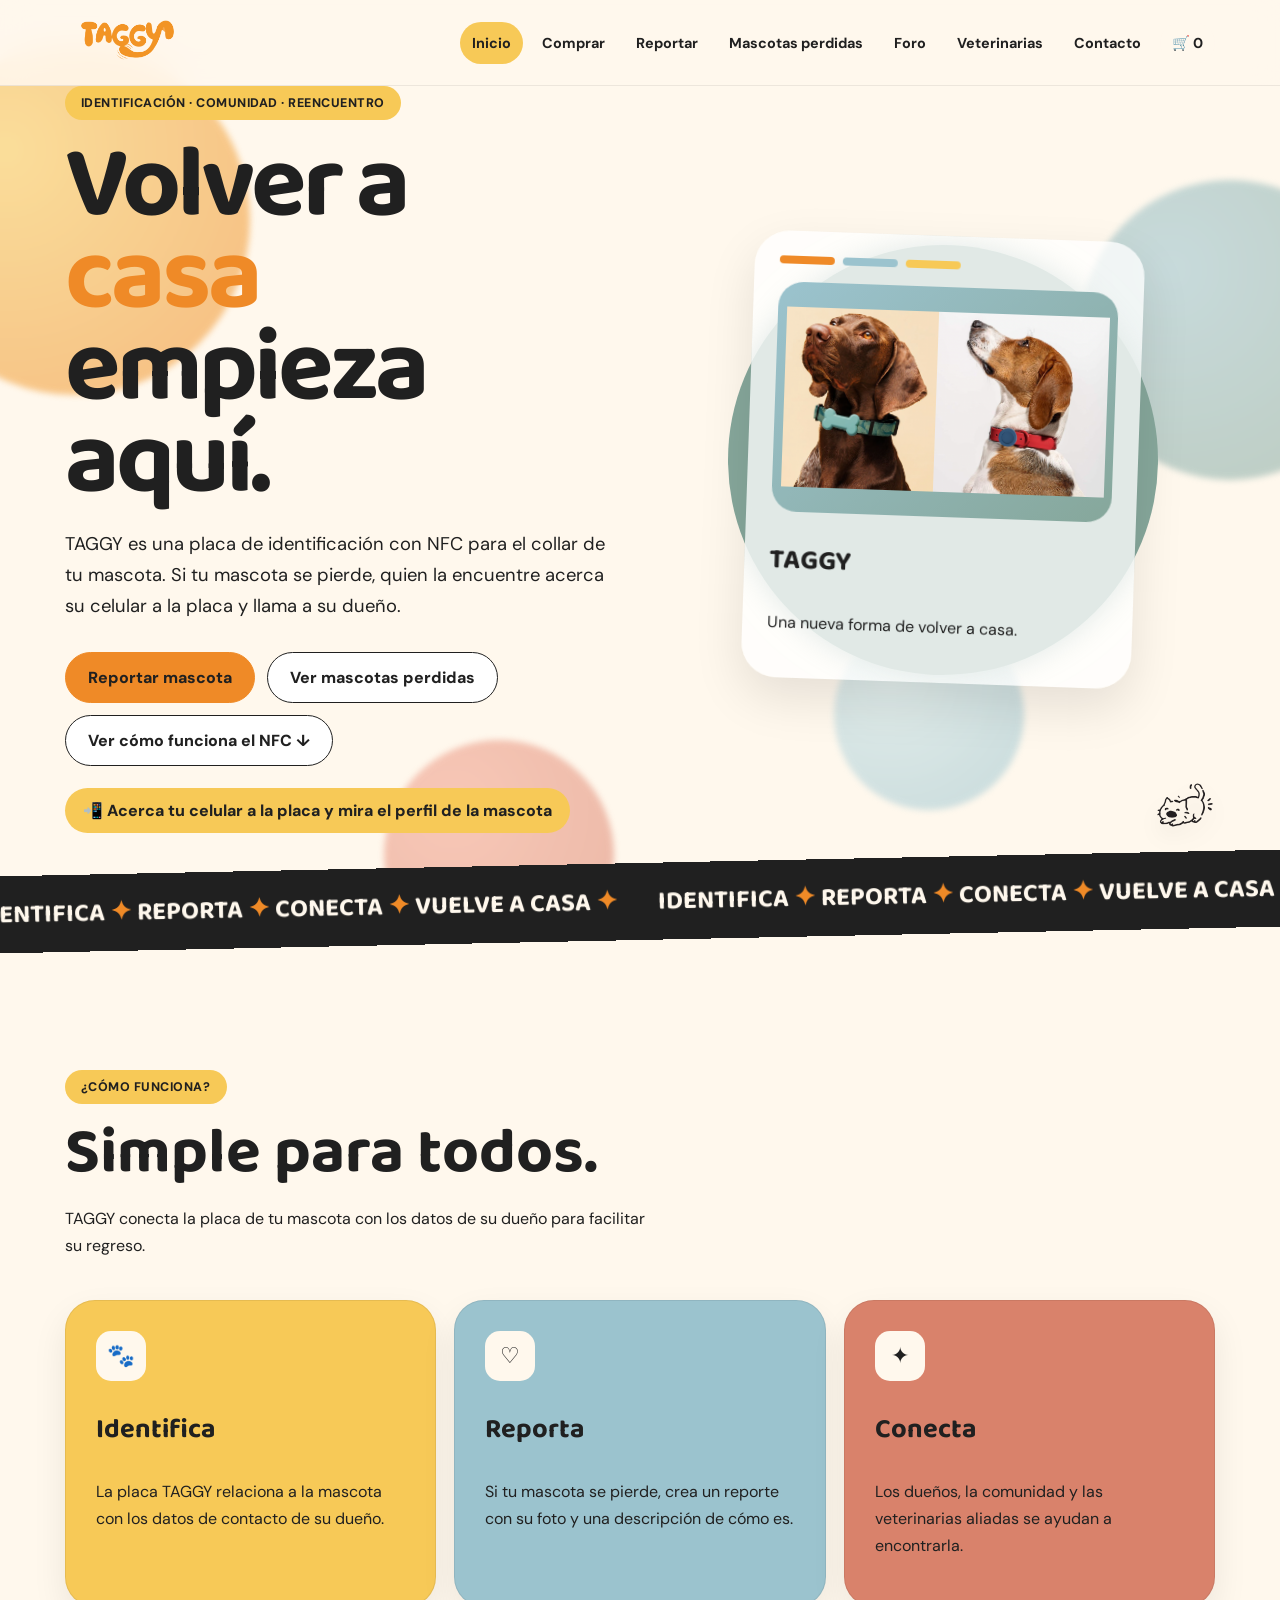
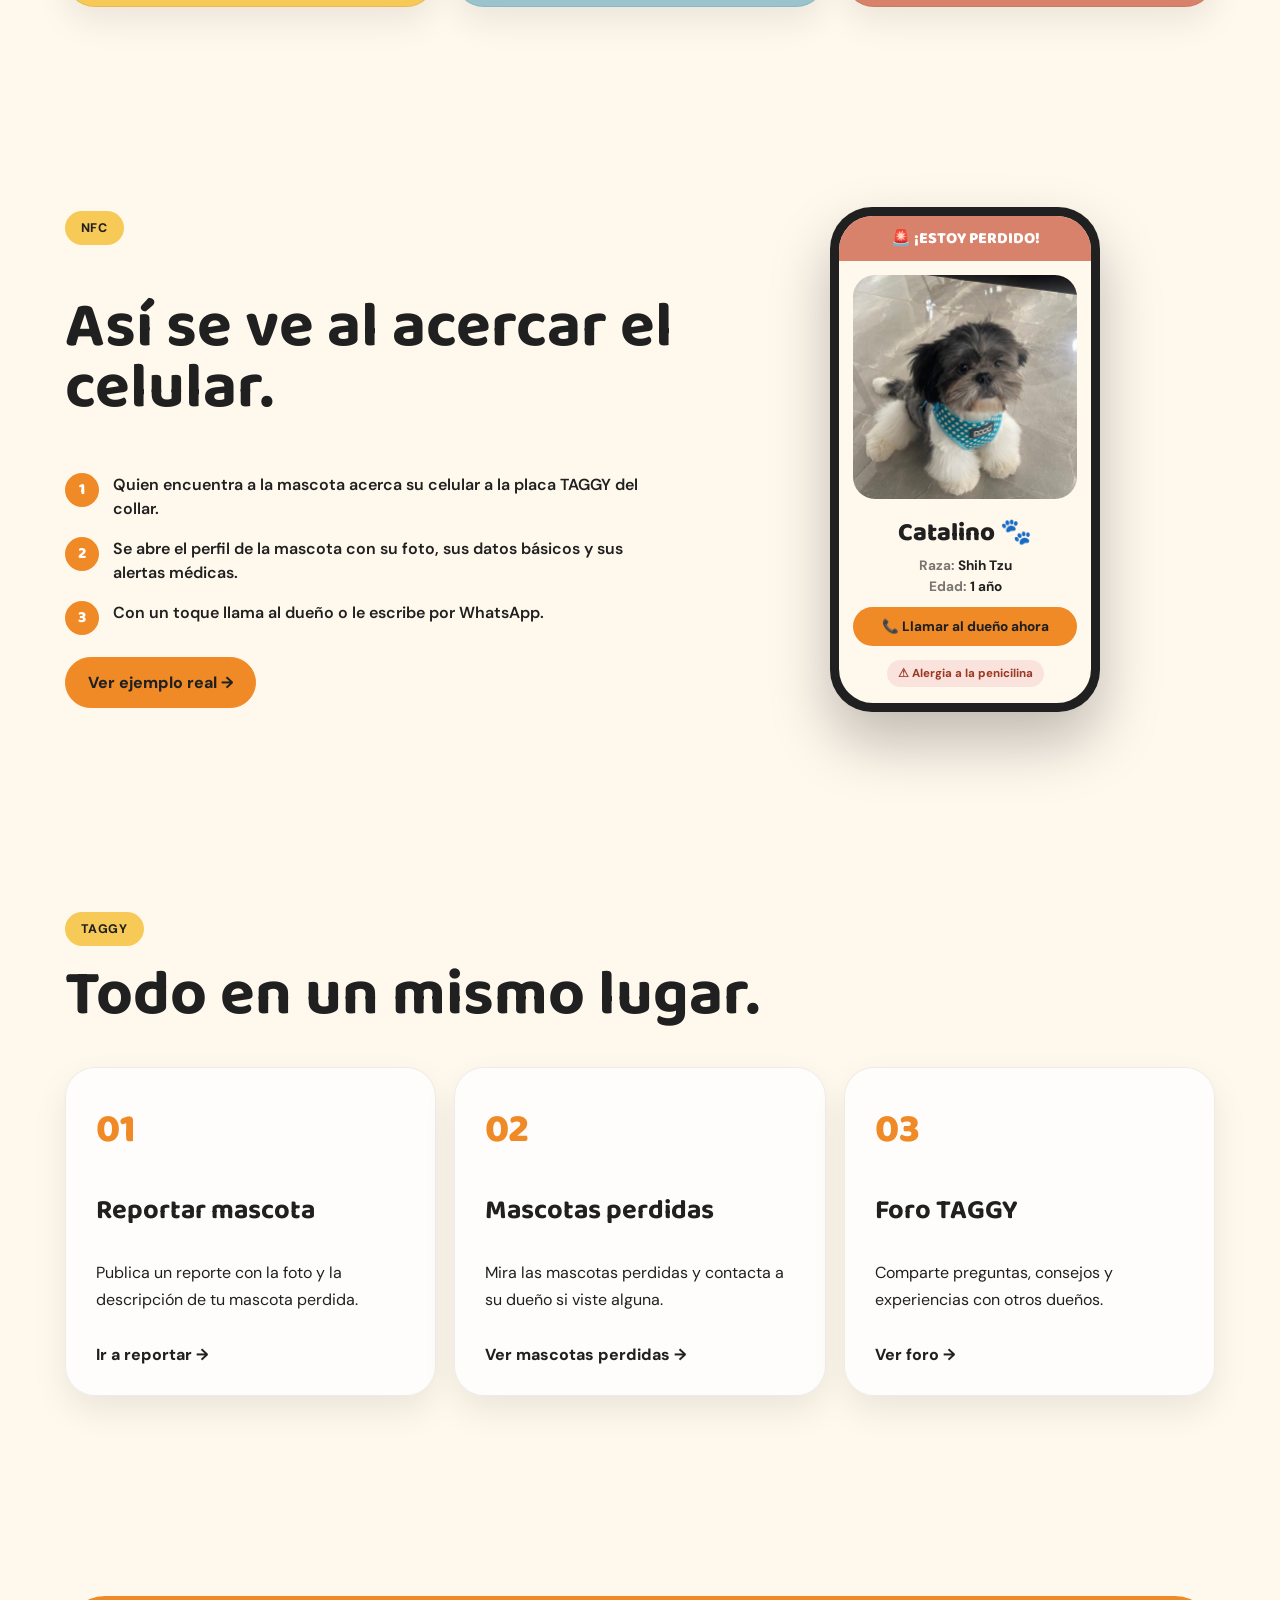
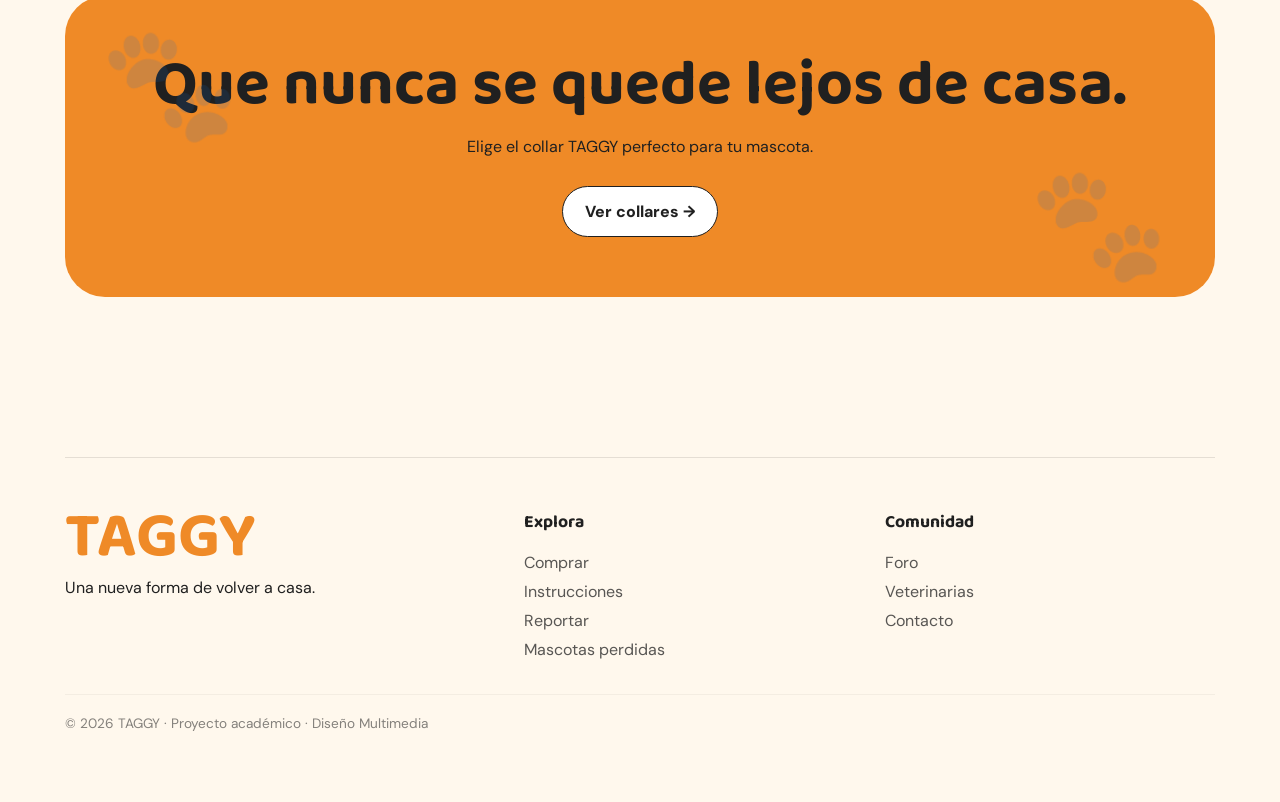
==== commit ea4b2898: "Add files via upload" ====
--- a/index.html
+++ b/index.html
@@ -72,7 +72,7 @@
                 <div class="mini-phone"><div class="mini-screen">
                     <div class="mini-sos">🚨 ¡ESTOY PERDIDO!</div>
                     <img src="catalino.jpg" alt="Catalino, perro Shih Tzu con arnés azul de lunares">
-                    <h4>Catalino 🐾</h4><small>Shih Tzu · 1 año</small>
+                    <h4>Catalino 🐾</h4><div class="mini-rae"><div><span>Raza:</span> <b>Shih Tzu</b></div><div><span>Edad:</span> <b>1 año</b></div></div>
                     <span class="mini-btn">📞 Llamar al dueño ahora</span>
                     <span class="mini-chip">⚠ Alergia a la penicilina</span>
                 </div></div>
--- a/styles.css
+++ b/styles.css
@@ -2132,3 +2132,53 @@
 .nfc-hint{opacity:1!important}
 .mini-screen img{object-position:center 92%}
 .recent-photo img[src="catalino.jpg"]{object-position:center 85%}
+
+.flyer-pdf{width:100%;height:min(88vh,1050px);border:0;border-radius:24px;background:#fff;display:block}
+.flyer-fallback{padding:40px 20px;text-align:center;font-weight:700}
+.flyer-actions{display:flex;gap:12px;flex-wrap:wrap;justify-content:center;margin-top:20px}
+.flyer-section{flex-direction:column;align-items:center}
+.flyer-actions{width:min(100%,560px)}
+.flyer-actions .button{flex:0 0 auto}
+.flyer-pdf{height:min(88vh,860px)}
+
+/* ===== Gigy y Tami ===== */
+.floating-animal{pointer-events:auto;cursor:pointer;z-index:55;-webkit-tap-highlight-color:transparent}
+.floating-animal img{transition:transform .6s ease}
+.floating-animal:hover img,.floating-animal.talking img{transform:scale(1.07) rotate(-3deg)}
+.floating-animal:focus-visible{outline:3px solid var(--orange);outline-offset:6px;border-radius:30px}
+.fa-bubble{position:fixed;right:25px;bottom:172px;width:min(340px,calc(100vw - 30px));background:#fff;border-radius:28px;padding:18px;box-shadow:0 25px 60px rgba(0,0,0,.22);z-index:56;opacity:0;transform:translateY(16px) scale(.96);transform-origin:bottom right;transition:opacity .45s ease,transform .45s cubic-bezier(.2,.8,.3,1);max-height:calc(100vh - 210px);overflow:auto}
+.fa-bubble.on{opacity:1;transform:none}
+.fa-bubble::after{content:"";position:absolute;right:56px;bottom:-9px;width:20px;height:20px;background:#fff;transform:rotate(45deg);border-radius:4px}
+.fa-head{display:flex;align-items:center;gap:12px;margin-bottom:12px}
+.fa-head img{width:46px;height:46px;border-radius:50%;background:var(--yellow);object-fit:contain;padding:4px}
+.fa-head b{font-family:"Baloo 2",sans-serif;font-size:1.25rem;display:block;line-height:1}
+.fa-head small{opacity:.6;font-weight:600}
+.fa-x{margin-left:auto;border:0;background:var(--cream);width:34px;height:34px;border-radius:50%;cursor:pointer;font-size:.9rem}
+.fa-hi{background:#FCE8CC;border-radius:18px;padding:12px 14px;font-weight:600;line-height:1.45;margin-bottom:12px}
+.fa-opts{display:grid;grid-template-columns:1fr 1fr;gap:8px;transition:opacity .4s}
+.fa-opts.wait{opacity:.35;pointer-events:none}
+.fa-opts a{display:flex;flex-direction:column;gap:4px;background:var(--cream);border-radius:16px;padding:12px;font-weight:800;font-size:.82rem;line-height:1.25;text-decoration:none;color:inherit;transition:background .35s,transform .35s;opacity:0}
+.fa-bubble.on .fa-opts a{animation:faIn .7s cubic-bezier(.2,.8,.3,1) forwards}
+.fa-bubble.on .fa-opts a:nth-child(1){animation-delay:.3s}.fa-bubble.on .fa-opts a:nth-child(2){animation-delay:.42s}.fa-bubble.on .fa-opts a:nth-child(3){animation-delay:.54s}.fa-bubble.on .fa-opts a:nth-child(4){animation-delay:.66s}.fa-bubble.on .fa-opts a:nth-child(5){animation-delay:.78s}.fa-bubble.on .fa-opts a:nth-child(6){animation-delay:.9s}.fa-bubble.on .fa-opts a:nth-child(7){animation-delay:1s}.fa-bubble.on .fa-opts a:nth-child(8){animation-delay:1.1s}
+@keyframes faIn{from{opacity:0;transform:translateY(10px)}to{opacity:1;transform:none}}
+.fa-opts a:hover{background:var(--yellow);transform:translateY(-3px)}
+.fa-opts a i{font-style:normal;font-size:1.3rem}
+.fa-hint{position:fixed;right:40px;bottom:172px;background:#202020;color:#fff;padding:10px 16px;border-radius:20px;font-weight:700;font-size:.85rem;z-index:56;opacity:0;transform:translateY(8px);transition:opacity .6s,transform .6s;pointer-events:none}
+.fa-hint.on{opacity:1;transform:none}
+@media(max-width:600px){.fa-bubble{right:15px;bottom:160px}.fa-hint{right:20px;bottom:160px}}
+.fa-head img{padding:0;object-fit:cover;transform:scale(1)}
+.fa-head{position:relative}
+.fa-head img{object-position:center}
+@media(max-width:600px){
+  .fa-opts a{flex-direction:row;align-items:center;gap:8px;padding:9px 10px;font-size:.78rem}
+  .fa-opts a i{font-size:1.1rem}
+  .fa-bubble{padding:14px;max-height:calc(100vh - 190px)}
+  .fa-hi{margin-bottom:10px}
+}
+
+.found-btn{display:block;width:100%;margin-top:8px;text-align:center}
+.mini-rae{font-size:.85rem;line-height:1.55;margin:2px 0 10px}.mini-rae span{opacity:.6;font-weight:700}
+
+/* ayudante: las opciones terminan de aparecer en ~1.4 s */
+.fa-bubble.on .fa-opts a{animation-duration:.6s}
+.fa-bubble.on .fa-opts a:nth-child(1){animation-delay:0.25s}.fa-bubble.on .fa-opts a:nth-child(2){animation-delay:0.34s}.fa-bubble.on .fa-opts a:nth-child(3){animation-delay:0.43s}.fa-bubble.on .fa-opts a:nth-child(4){animation-delay:0.52s}.fa-bubble.on .fa-opts a:nth-child(5){animation-delay:0.61s}.fa-bubble.on .fa-opts a:nth-child(6){animation-delay:0.70s}.fa-bubble.on .fa-opts a:nth-child(7){animation-delay:0.79s}.fa-bubble.on .fa-opts a:nth-child(8){animation-delay:0.88s}
